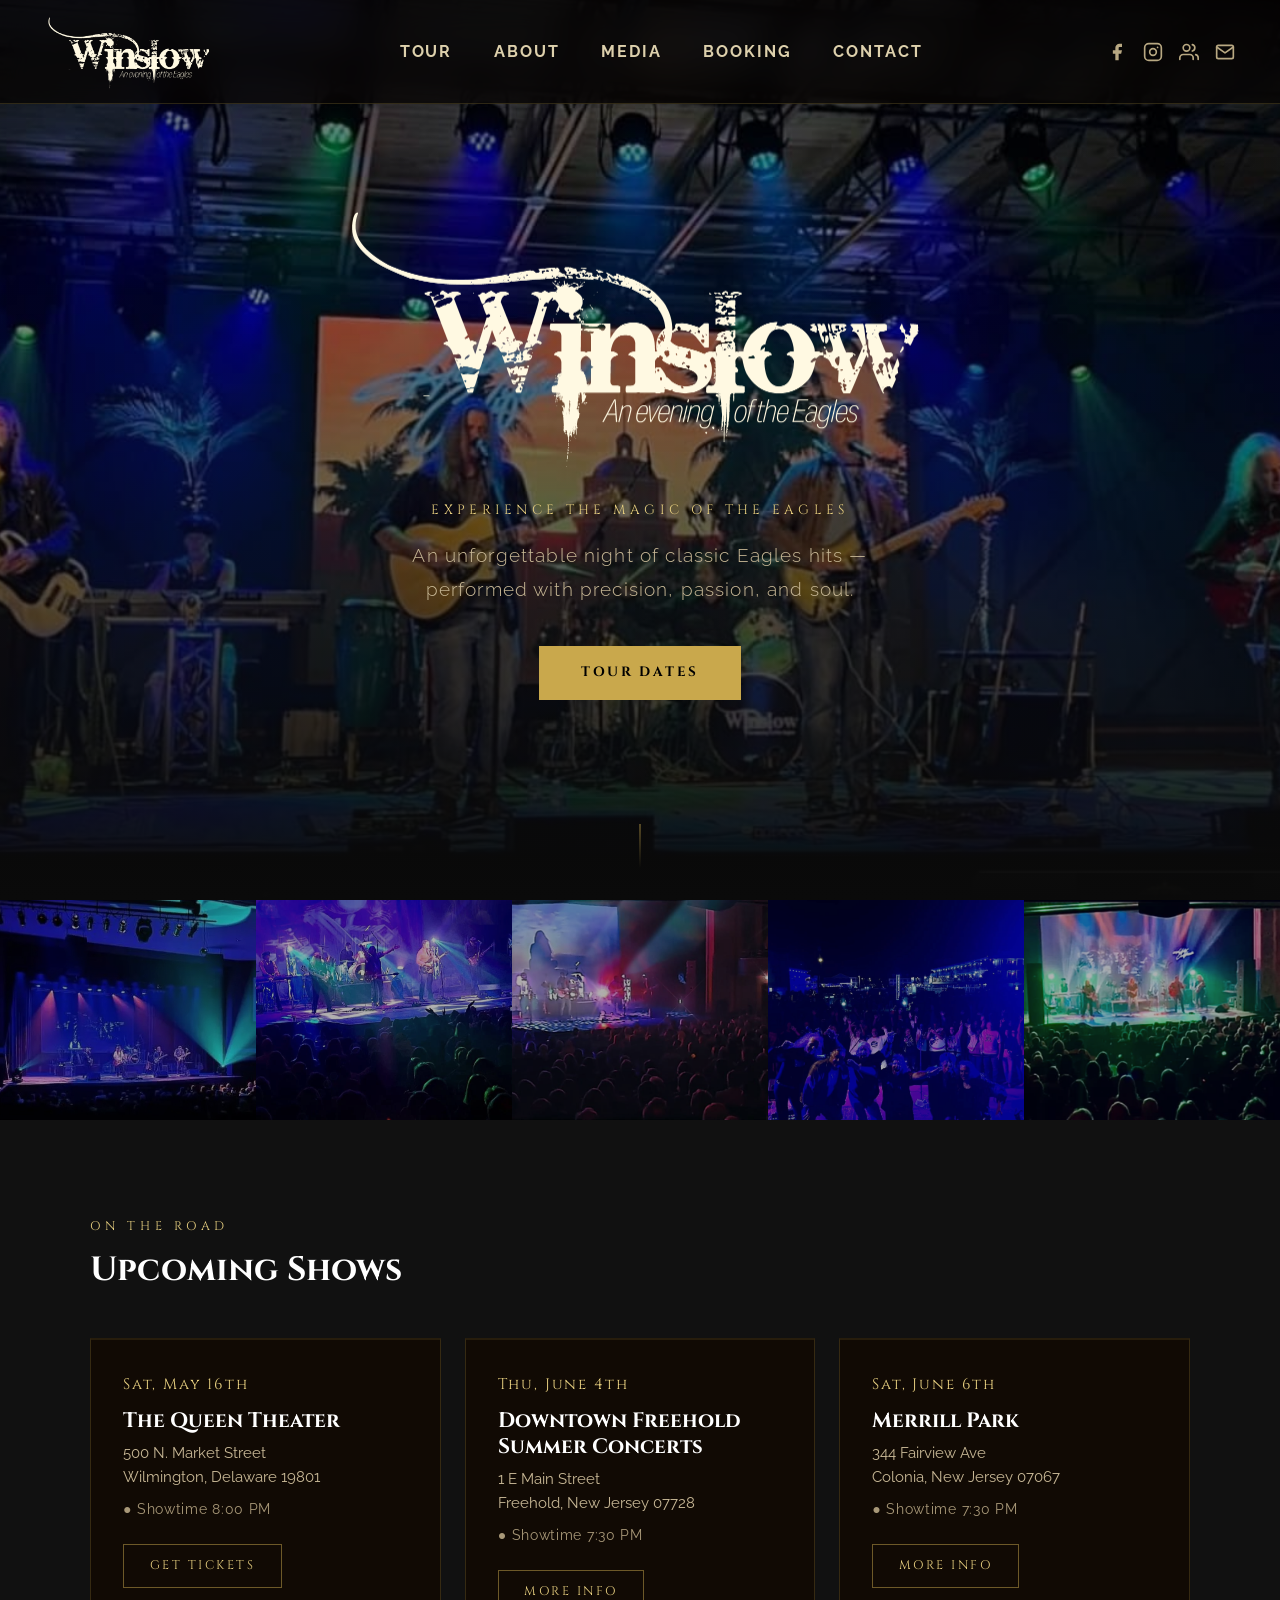
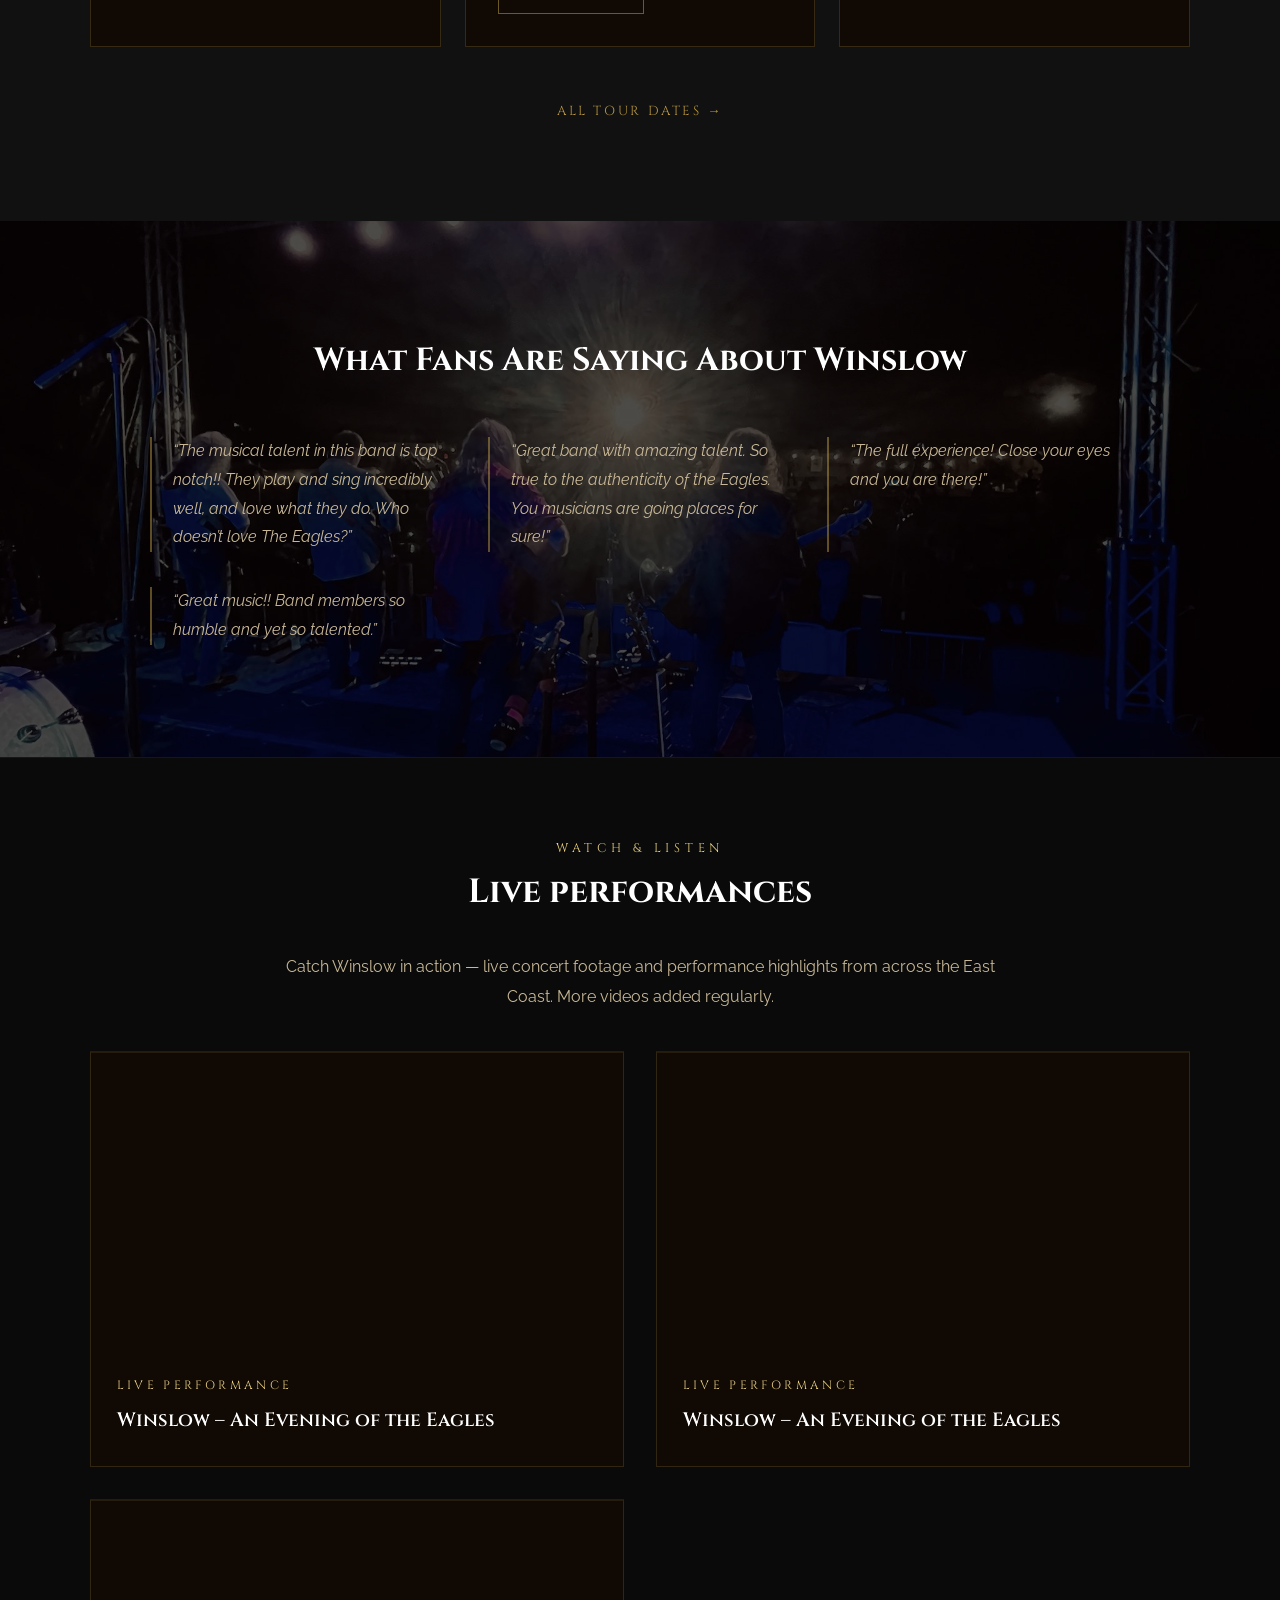
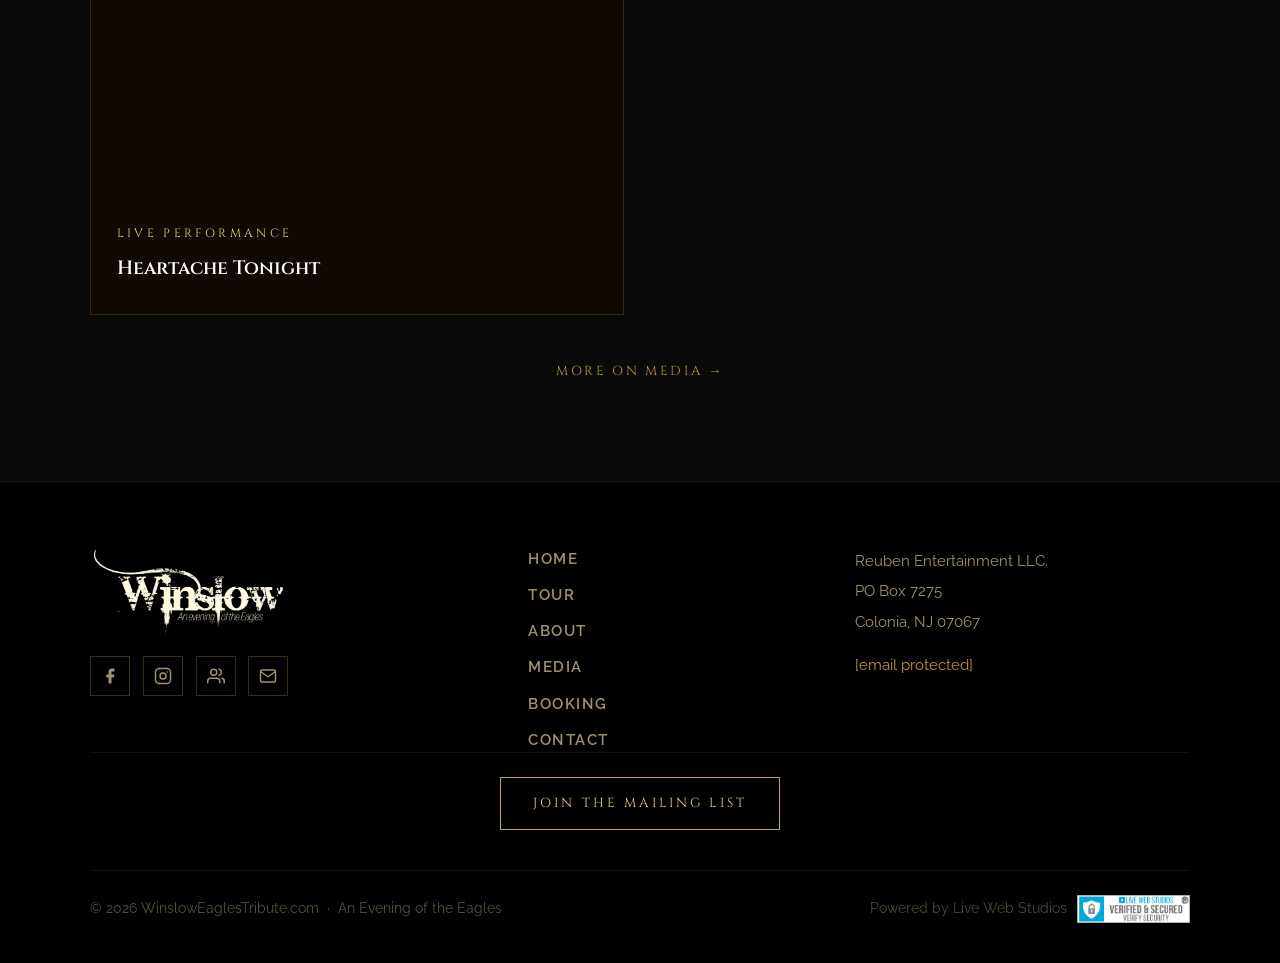
==== index.html @ f5e600e3 "Add Fans of Winslow Facebook link to header social icons Header nav-social was missing the Fans of W" ====
<!DOCTYPE html>
<html lang="en">
<head>
<meta charset="UTF-8">
<link rel="icon" href="images/favicon.jpg" type="image/jpeg"><meta name="viewport" content="width=device-width,initial-scale=1.0">
<title>Winslow – An Evening of the Eagles | East Coast's Greatest Eagles Tribute Band</title>
<meta name="description" content="Winslow: An Evening of the Eagles — the East Coast's premier Eagles tribute band. Tour dates, videos, and booking.">
<meta property="og:title" content="Winslow – An Evening of the Eagles | East Coast's Greatest Eagles Tribute Band">
<meta property="og:description" content="Winslow: An Evening of the Eagles — the East Coast's premier Eagles tribute band. Tour dates, videos, and booking.">
<meta property="og:type" content="website">
<meta property="og:url" content="https://winsloweaglestribute.com/">

<link rel="preconnect" href="https://fonts.googleapis.com">
<link rel="preconnect" href="https://fonts.gstatic.com" crossorigin>
<link href="https://fonts.googleapis.com/css2?family=Cinzel:wght@400;600;700&family=Raleway:wght@300;400;500;600;700&display=swap" rel="stylesheet">
<link rel="stylesheet" href="css/style.css">

<script src="https://identity.netlify.com/v1/netlify-identity-widget.js"></script>

</head>
<script type="application/ld+json">{"@context":"https://schema.org","@type":"MusicGroup","name":"Winslow – An Evening of the Eagles","genre":"Rock","url":"https://winsloweaglestribute.com","sameAs":["https://www.facebook.com/WinslowEaglestribute","https://www.instagram.com/winsloweaglestribute/"]}</script>
<body>
<nav class="nav" id="mainNav" aria-label="Main navigation">
  <div class="nav-logo"><a href="index.html"><img src="images/logo.png" alt="Winslow – An Evening of the Eagles" width="180" height="76"></a></div>
  <div class="nav-links"><a href="tour.html">Tour</a><a href="about.html">About</a><a href="media.html">Media</a><a href="booking.html">Booking</a><a href="contact.html">Contact</a></div>
  <div class="nav-social">
    <a href="https://www.facebook.com/WinslowEaglestribute" target="_blank" rel="noopener" aria-label="Facebook"><svg viewBox="0 0 24 24" fill="currentColor"><path d="M18 2h-3a5 5 0 0 0-5 5v3H7v4h3v8h4v-8h3l1-4h-4V7a1 1 0 0 1 1-1h3z"/></svg></a>
    <a href="https://www.instagram.com/winsloweaglestribute/" target="_blank" rel="noopener" aria-label="Instagram"><svg viewBox="0 0 24 24" fill="none" stroke="currentColor" stroke-width="2" stroke-linecap="round" stroke-linejoin="round"><rect x="2" y="2" width="20" height="20" rx="5" ry="5"/><circle cx="12" cy="12" r="4"/><circle cx="17.5" cy="6.5" r="1" fill="currentColor" stroke="none"/></svg></a>
    <a href="https://www.facebook.com/FansofWinslow" target="_blank" rel="noopener" aria-label="Fans of Winslow"><svg viewBox="0 0 24 24" fill="none" stroke="currentColor" stroke-width="2" stroke-linecap="round" stroke-linejoin="round"><path d="M17 21v-2a4 4 0 0 0-4-4H5a4 4 0 0 0-4 4v2"/><circle cx="9" cy="7" r="4"/><path d="M23 21v-2a4 4 0 0 0-3-3.87"/><path d="M16 3.13a4 4 0 0 1 0 7.75"/></svg></a>
    <a href="/contact.html" aria-label="Email"><svg viewBox="0 0 24 24" fill="none" stroke="currentColor" stroke-width="2" stroke-linecap="round" stroke-linejoin="round"><path d="M4 4h16c1.1 0 2 .9 2 2v12c0 1.1-.9 2-2 2H4c-1.1 0-2-.9-2-2V6c0-1.1.9-2 2-2z"/><polyline points="22,6 12,13 2,6"/></svg></a>
  </div>
  <button class="nav-toggle" id="navToggle" aria-label="Toggle menu" aria-expanded="false"><span></span><span></span><span></span></button>
</nav>

<header class="hero" role="banner">
  <div class="hero-bg" role="img" aria-label="Winslow Eagles Tribute band with full crowd behind them at a packed indoor venue"></div>
  <div class="hero-overlay"></div>
  <div class="hero-content">
    <div class="hero-logo"><img src="images/logo.png" alt="Winslow – An Evening of the Eagles" width="600" height="255"></div>
    <p class="hero-eyebrow">Experience the Magic of the Eagles</p>
    <p class="hero-tagline">An unforgettable night of classic Eagles hits — performed with precision, passion, and soul.</p>
    <div class="hero-btns">
      <a href="tour.html" class="btn-primary">Tour Dates</a>
    </div>
  </div>
  <div class="hero-scroll" aria-hidden="true"><div class="hero-scroll-line"></div></div>
</header>

<div class="photo-strip" role="region" aria-label="Photo gallery — click any photo to enlarge">
  <div class="strip-slot" role="button" tabindex="0" aria-label="View photo: Winslow performing at large venue with teal screens"><img src="images/misc/strip1.jpg" alt="Winslow performing at large venue with teal screens" loading="lazy"><div class="strip-icon">&#x2315;</div></div><div class="strip-slot" role="button" tabindex="0" aria-label="View photo: Winslow on stage — crowd hands up, blue lights"><img src="images/misc/strip2.jpg" alt="Winslow on stage — crowd hands up, blue lights" loading="lazy"><div class="strip-icon">&#x2315;</div></div><div class="strip-slot" role="button" tabindex="0" aria-label="View photo: Full theater — sky backdrop, packed house"><img src="images/misc/strip3.jpg" alt="Full theater — sky backdrop, packed house" loading="lazy"><div class="strip-icon">&#x2315;</div></div><div class="strip-slot" role="button" tabindex="0" aria-label="View photo: Winslow outdoor night show — crowd arms raised"><img src="images/misc/strip4.jpg" alt="Winslow outdoor night show — crowd arms raised" loading="lazy"><div class="strip-icon">&#x2315;</div></div><div class="strip-slot" role="button" tabindex="0" aria-label="View photo: Winslow at Landis Theater — green lights, big crowd"><img src="images/misc/strip5.jpg" alt="Winslow at Landis Theater — green lights, big crowd" loading="lazy"><div class="strip-icon">&#x2315;</div></div>
</div>
<div class="lb" id="lb" role="dialog" aria-modal="true" aria-label="Photo lightbox">
  <button class="lb-x" id="lbX" aria-label="Close">&times;</button>
  <button class="lb-p" id="lbP" aria-label="Previous photo">&#8592;</button>
  <div class="lb-w"><img id="lbI" src="" alt=""><p class="lb-c" id="lbC"></p></div>
  <button class="lb-n" id="lbN" aria-label="Next photo">&#8594;</button>
</div>

<section class="shows-section" aria-labelledby="shows-h">
  <div class="shows-header">
    <div><span class="section-eyebrow">On the Road</span><h2 class="section-title" id="shows-h">Upcoming Shows</h2></div>
  </div>
  <div class="shows-grid" data-max="3"></div>
  <div class="shows-footer"><a href="tour.html" class="all-dates-link">All Tour Dates &rarr;</a></div>
</section>

<section class="quotes-section" aria-labelledby="q-h">
  <div class="quotes-bg" role="img" aria-label="Winslow Eagles Tribute performing on outdoor stage backlit by spotlight"></div>
  <div class="quotes-inner">
    <h2 class="quotes-title" id="q-h">What Fans Are Saying About Winslow</h2>
    <div class="fan-quotes-grid">
      <blockquote class="fan-quote"><p>&ldquo;The musical talent in this band is top notch!! They play and sing incredibly well, and love what they do. Who doesn&rsquo;t love The Eagles?&rdquo;</p></blockquote>
      <blockquote class="fan-quote"><p>&ldquo;Great band with amazing talent. So true to the authenticity of the Eagles. You musicians are going places for sure!&rdquo;</p></blockquote>
      <blockquote class="fan-quote"><p>&ldquo;The full experience! Close your eyes and you are there!&rdquo;</p></blockquote>
      <blockquote class="fan-quote"><p>&ldquo;Great music!! Band members so humble and yet so talented.&rdquo;</p></blockquote>
    </div>
  </div>
</section>

<section class="media-section" aria-labelledby="home-videos-h">
  <div class="media-inner">
    <div class="home-videos-head">
      <span class="section-eyebrow">Watch &amp; Listen</span>
      <h2 class="section-title" id="home-videos-h">Live performances</h2>
    </div>
    <p class="media-intro">Catch Winslow in action — live concert footage and performance highlights from across the East Coast. More videos added regularly.</p>
    <div class="video-grid">
      <article class="video-card">
        <div class="video-embed"><iframe src="https://player.vimeo.com/video/1152415510?title=0&byline=0&portrait=0&color=c9a84c" allow="autoplay; fullscreen; picture-in-picture" allowfullscreen title="Winslow Eagles Tribute Live Performance"></iframe></div>
        <div class="video-info"><span class="video-label">Live Performance</span><h3 class="video-title">Winslow – An Evening of the Eagles</h3></div>
      </article>
      <article class="video-card">
        <div class="video-embed"><iframe src="https://player.vimeo.com/video/1111446333?title=0&byline=0&portrait=0&color=c9a84c" allow="autoplay; fullscreen; picture-in-picture" allowfullscreen title="Winslow Eagles Tribute Live Performance 2"></iframe></div>
        <div class="video-info"><span class="video-label">Live Performance</span><h3 class="video-title">Winslow – An Evening of the Eagles</h3></div>
      </article>
      <article class="video-card">
        <div class="video-embed"><iframe src="https://player.vimeo.com/video/1044688474?title=0&byline=0&portrait=0&color=c9a84c" allow="autoplay; fullscreen; picture-in-picture" allowfullscreen title="Heartache Tonight — Winslow live"></iframe></div>
        <div class="video-info"><span class="video-label">Live Performance</span><h3 class="video-title">Heartache Tonight</h3></div>
      </article>
    </div>
    <div class="shows-footer"><a href="media.html" class="all-dates-link">More on Media &rarr;</a></div>
  </div>
</section>

<footer>
  <div class="footer-inner">
    <div>
      <div class="footer-logo"><img src="images/logo.png" alt="Winslow – An Evening of the Eagles" width="200" loading="lazy"></div>
      <div class="footer-social">
        <a href="https://www.facebook.com/WinslowEaglestribute" target="_blank" rel="noopener" aria-label="Facebook"><svg viewBox="0 0 24 24" fill="currentColor"><path d="M18 2h-3a5 5 0 0 0-5 5v3H7v4h3v8h4v-8h3l1-4h-4V7a1 1 0 0 1 1-1h3z"/></svg></a>
        <a href="https://www.instagram.com/winsloweaglestribute/" target="_blank" rel="noopener" aria-label="Instagram"><svg viewBox="0 0 24 24" fill="none" stroke="currentColor" stroke-width="2" stroke-linecap="round" stroke-linejoin="round"><rect x="2" y="2" width="20" height="20" rx="5" ry="5"/><circle cx="12" cy="12" r="4"/><circle cx="17.5" cy="6.5" r="1" fill="currentColor" stroke="none"/></svg></a>
        <a href="https://www.facebook.com/FansofWinslow" target="_blank" rel="noopener" aria-label="Fans of Winslow"><svg viewBox="0 0 24 24" fill="none" stroke="currentColor" stroke-width="2" stroke-linecap="round" stroke-linejoin="round"><path d="M17 21v-2a4 4 0 0 0-4-4H5a4 4 0 0 0-4 4v2"/><circle cx="9" cy="7" r="4"/><path d="M23 21v-2a4 4 0 0 0-3-3.87"/><path d="M16 3.13a4 4 0 0 1 0 7.75"/></svg></a>
        <a href="/cdn-cgi/l/email-protection#fa9895959193949dba8d93948996958d9f9b9d969f898e8893988f8e9fd4999597" aria-label="Email"><svg viewBox="0 0 24 24" fill="none" stroke="currentColor" stroke-width="2" stroke-linecap="round" stroke-linejoin="round"><path d="M4 4h16c1.1 0 2 .9 2 2v12c0 1.1-.9 2-2 2H4c-1.1 0-2-.9-2-2V6c0-1.1.9-2 2-2z"/><polyline points="22,6 12,13 2,6"/></svg></a>
      </div>
    </div>
    <nav class="footer-nav" aria-label="Footer navigation">
      <a href="index.html">Home</a><a href="tour.html">Tour</a><a href="about.html">About</a>
      <a href="media.html">Media</a><a href="booking.html">Booking</a><a href="contact.html">Contact</a>
    </nav>
    <div class="footer-contact">
      <p>Reuben Entertainment LLC.<br>PO Box 7275<br>Colonia, NJ 07067</p>
      <p style="margin-top:.8rem"><a href="/cdn-cgi/l/email-protection#7d1f12121614131a3d0a14130e11120a181c1a11180e090f141f080918531e1210"><span class="__cf_email__" data-cfemail="cdafa2a2a6a4a3aa8dbaa4a3bea1a2baa8acaaa1a8beb9bfa4afb8b9a8e3aea2a0">[email&#160;protected]</span></a></p>
    </div>
  </div>
  <div class="footer-mailing">
    <a href="/mailinglist/" class="footer-mailing-link">Join the Mailing List</a>
  </div>
  <div class="footer-bottom">
    <span>&copy; 2026 WinslowEaglesTribute.com &nbsp;&middot;&nbsp; An Evening of the Eagles</span>
    <span class="footer-poweredby"><a href="https://livewebstudios.com" target="_blank" rel="noopener">Powered by Live Web Studios</a><a href="https://livewebstudios.com" target="_blank" rel="noopener" aria-label="Verified Secured"><img src="images/verifiedsecured.png" alt="Verified Secured" loading="lazy"></a></span>
  </div>
</footer>
<script data-cfasync="false" src="/cdn-cgi/scripts/5c5dd728/cloudflare-static/email-decode.min.js"></script><script src="js/shows.js"></script><script src="jsmain/main.js"></script>
<style>
  .hero{position:relative;height:100vh;min-height:640px;display:flex;align-items:center;justify-content:center;overflow:hidden}
  .hero-bg{position:absolute;inset:0;background-image:url("images/hero/home-hero-new.jpg");background-size:cover;background-position:center 35%;filter:brightness(.58)}
  .hero-overlay{position:absolute;inset:0;background:linear-gradient(to bottom,rgba(0,0,0,.2) 0%,rgba(0,0,0,0) 30%,rgba(10,10,10,.6) 78%,var(--black) 100%)}
  .hero-content{position:relative;text-align:center;padding:0 1.5rem;max-width:980px}
  .hero-logo{margin:0 auto 2rem;width:600px;max-width:90vw}
  .hero-logo img{width:100%;height:auto}
  .hero-eyebrow{font-family:'Cinzel',serif;font-size:.84rem;letter-spacing:.32em;color:var(--gold-light);margin-bottom:1rem;text-transform:uppercase}
  .hero-tagline{font-size:1.2rem;font-weight:300;letter-spacing:.06em;color:var(--text-mid);margin:0 auto 2.5rem;max-width:500px}
  .hero-btns{display:flex;gap:1rem;justify-content:center;flex-wrap:wrap}
  .hero-scroll{position:absolute;bottom:2rem;left:50%;transform:translateX(-50%);display:flex;flex-direction:column;align-items:center;gap:.4rem}
  .hero-scroll-line{width:1px;height:44px;background:linear-gradient(to bottom,rgba(201,168,76,.8),transparent);animation:sp 1.9s ease-in-out infinite}
  @keyframes sp{0%,100%{opacity:.2}50%{opacity:1}}
  .photo-strip{display:flex;height:220px;overflow:hidden}
  .strip-slot{flex:1;overflow:hidden;position:relative;cursor:pointer}
  .strip-slot img{width:100%;height:100%;object-fit:cover;transition:transform .4s,filter .4s;filter:brightness(.7) saturate(.8)}
  .strip-icon{position:absolute;inset:0;display:flex;align-items:center;justify-content:center;font-size:1.8rem;color:rgba(255,255,255,0);background:rgba(0,0,0,0);transition:color .3s,background .3s}
  .strip-slot:hover img{transform:scale(1.07);filter:brightness(1) saturate(1.1)}
  .strip-slot:hover .strip-icon{color:rgba(255,255,255,.85);background:rgba(0,0,0,.28)}
  .shows-section{background:var(--dark);padding:6rem 2rem}
  .shows-header{max-width:1100px;margin:0 auto 3rem;display:flex;align-items:flex-end;justify-content:space-between;gap:1rem;flex-wrap:wrap}
  .shows-grid{max-width:1100px;margin:0 auto;display:grid;grid-template-columns:repeat(auto-fit,minmax(290px,1fr));gap:1.5rem}
  .all-dates-link{font-family:'Cinzel',serif;font-size:.82rem;letter-spacing:.2em;color:var(--gold-dim);text-transform:uppercase;transition:color .2s;white-space:nowrap}
  .all-dates-link:hover{color:var(--gold-light)}
  .quotes-section{position:relative;padding:7rem 2rem;overflow:hidden}
  .quotes-bg{position:absolute;inset:0;background-image:url("images/misc/quotes-bg.jpg");background-size:cover;background-position:center;filter:brightness(.32) saturate(.6)}
  .quotes-inner{position:relative;max-width:980px;margin:0 auto;text-align:center}
  .quotes-title{font-family:'Cinzel',serif;font-size:2rem;font-weight:700;color:#fff;margin-bottom:3rem}
  .fan-quotes-grid{display:grid;grid-template-columns:repeat(auto-fit,minmax(240px,1fr));gap:2.2rem;text-align:left}
  .fan-quote{border-left:2px solid rgba(201,168,76,.45);padding-left:1.3rem}
  .fan-quote p{font-size:1rem;font-style:italic;color:var(--text-mid);line-height:1.8}
  .shows-footer{max-width:1100px;margin:3rem auto 0;text-align:center}
  .media-section{padding:5rem 2rem 6rem;background:var(--black);border-top:1px solid rgba(201,168,76,.08)}
  .media-inner{max-width:1100px;margin:0 auto}
  .home-videos-head{text-align:center;margin-bottom:2.5rem}
  .media-intro{color:var(--text-mid);line-height:1.85;font-size:1rem;text-align:center;max-width:720px;margin:0 auto 2.5rem}
  .video-grid{display:grid;grid-template-columns:repeat(auto-fit,minmax(420px,1fr));gap:2rem}
  .media-section .shows-footer{margin-top:2.5rem}
  .no-shows{font-family:'Cinzel',serif;font-size:1rem;color:var(--text-muted);padding:3rem 2rem;text-align:center;grid-column:1/-1}
</style>
</body>
</html>
---- css/style.css ----
/* ============================================================
   Winslow – An Evening of the Eagles
   style.css  |  Live Web Studios  |  2026
   ============================================================ */

/* ── Reset & Root ── */
*, *::before, *::after { box-sizing: border-box; margin: 0; padding: 0; }

:root {
  --gold:        #c9a84c;
  --gold-light:  #e8d080;
  --gold-bright: #f0d860;
  --gold-dim:    #b8963e;
  --gold-dark:   #9a7a30;
  --black:       #0a0a0a;
  --dark:        #111111;
  --text:        #f0e6d0;
  --text-mid:    #c8b896;
  --text-muted:  #a89878;
  --card-bg:     rgba(18, 10, 4, 0.94);
  --nav-h:       104px;
}

html  { scroll-behavior: smooth; overflow-x: hidden; }
body  { background: var(--black); color: var(--text); font-family: 'Raleway', sans-serif; font-size: 17px; font-weight: 400; line-height: 1.75; overflow-x: hidden; }
img   { display: block; max-width: 100%; }
a     { color: inherit; text-decoration: none; }


/* ============================================================
   NAVIGATION
   ============================================================ */
.nav {
  position: fixed; top: 0; left: 0; right: 0; z-index: 100;
  display: flex; align-items: center; justify-content: space-between;
  padding: 0 2.8rem;
  height: var(--nav-h);
  background: rgba(6, 4, 2, 0.74);
  backdrop-filter: blur(14px);
  -webkit-backdrop-filter: blur(14px);
  border-bottom: 1px solid rgba(201, 168, 76, 0.2);
  transition: background .3s;
}
.nav.scrolled { background: rgba(6, 4, 2, 0.95); }

.nav-logo img { height: 76px; width: auto; }

/* Sans-serif nav links with spotlight hover */
.nav-links { display: flex; align-items: center; gap: 2.4rem; }
.nav-links a {
  font-family: 'Raleway', sans-serif;
  font-size: 1rem; letter-spacing: .12em;
  color: #ddd0ac; font-weight: 700;
  text-transform: uppercase;
  position: relative; padding: .25rem .1rem;
  transition: color .2s;
}
/* Gold bar at bottom */
.nav-links a::before {
  content: ''; position: absolute; bottom: 0; left: -8%; right: -8%; height: 2px;
  background: linear-gradient(90deg, transparent 0%, var(--gold-bright) 30%, var(--gold-bright) 70%, transparent 100%);
  opacity: 0; transition: opacity .25s ease;
}
/* Upward radial bloom */
.nav-links a::after {
  content: ''; position: absolute; bottom: 0; left: -20%; right: -20%; height: 60px;
  background: radial-gradient(ellipse 80% 100% at 50% 100%, rgba(240,216,96,.18) 0%, rgba(201,168,76,.07) 50%, transparent 100%);
  opacity: 0; transition: opacity .28s ease; pointer-events: none;
}
.nav-links a:hover          { color: #f5e270; }
.nav-links a:hover::before,
.nav-links a:hover::after   { opacity: 1; }
.nav-links a.active         { color: var(--gold-light); }
.nav-links a.active::before { opacity: .5; }

.nav-social { display: flex; align-items: center; gap: 1rem; }
.nav-social a { color: #b8a882; transition: color .2s; display: flex; }
.nav-social a:hover { color: var(--gold-light); }
.nav-social svg { width: 20px; height: 20px; }

/* ── MOBILE HAMBURGER TOGGLE ── */
.nav-toggle { display: none; background: transparent; border: 0; outline: none; width: 44px; height: 44px; padding: 0; margin-left: .6rem; cursor: pointer; -webkit-appearance: none; appearance: none; box-sizing: border-box; }
.nav-toggle span { display: block !important; width: 28px; height: 3px; margin: 5px auto; background: #e8d080; border-radius: 2px; transition: transform .25s ease, opacity .2s ease; transform-origin: center; }
.nav-toggle.open span:nth-child(1) { transform: translateY(8px) rotate(45deg); }
.nav-toggle.open span:nth-child(2) { opacity: 0; }
.nav-toggle.open span:nth-child(3) { transform: translateY(-8px) rotate(-45deg); }


/* ============================================================
   BUTTONS
   ============================================================ */
.btn-primary {
  font-family: 'Cinzel', serif; font-size: .84rem; letter-spacing: .2em;
  padding: .95rem 2.6rem; background: var(--gold); color: #000;
  border: none; cursor: pointer; text-transform: uppercase;
  display: inline-block; font-weight: 700;
  transition: background .2s, transform .15s, box-shadow .2s;
}
.btn-primary:hover { background: var(--gold-light); transform: translateY(-2px); box-shadow: 0 8px 24px rgba(201,168,76,.3); }

.btn-outline {
  font-family: 'Cinzel', serif; font-size: .84rem; letter-spacing: .2em;
  padding: .95rem 2.6rem; background: transparent; color: #e0d0b0;
  border: 1px solid rgba(201,168,76,.55); cursor: pointer;
  text-transform: uppercase; display: inline-block;
  transition: border-color .2s, color .2s, transform .15s;
}
.btn-outline:hover { border-color: var(--gold-light); color: var(--gold-light); transform: translateY(-2px); }

.btn-primary:active,
.btn-outline:active,
.show-btn:active,
.footer-mailing-link:active {
  transform: translateY(0) scale(0.98);
}

.btn-primary:focus-visible,
.btn-outline:focus-visible,
.show-btn:focus-visible,
.nav-links a:focus-visible,
.footer-mailing-link:focus-visible,
.lb-x:focus-visible,
.lb-p:focus-visible,
.lb-n:focus-visible {
  outline: 3px solid rgba(240,216,96,.45);
  outline-offset: 4px;
}

@media (prefers-reduced-motion: reduce) {
  *, *::before, *::after {
    transition-duration: 0.01ms !important;
    animation-duration: 0.01ms !important;
    scroll-behavior: auto !important;
  }
}


/* ============================================================
   PAGE HERO (inner pages)
   ============================================================ */
.page-hero {
  position: relative; height: 360px;
  display: flex; align-items: flex-end; justify-content: flex-start;
  overflow: hidden; padding-bottom: 3rem;
}
.page-hero-bg {
  position: absolute; inset: 0;
  background-size: cover; background-position: center 35%;
  filter: brightness(.42);
}
.page-hero-overlay {
  position: absolute; inset: 0;
  background: linear-gradient(to bottom, rgba(0,0,0,.4) 0%, rgba(10,10,10,.8) 70%, var(--black) 100%);
}
.page-hero-content { position: relative; max-width: 1100px; width: 100%; margin: 0 auto; padding: 0 2rem; }
.page-eyebrow { font-family: 'Cinzel', serif; font-size: .75rem; letter-spacing: .38em; color: var(--gold-light); text-transform: uppercase; display: block; margin-bottom: .6rem; }
.page-title   { font-family: 'Cinzel', serif; font-size: 3rem; font-weight: 700; color: #fff; line-height: 1.1; }


/* ============================================================
   SECTION LABELS
   ============================================================ */
.section-eyebrow { font-family: 'Cinzel', serif; font-size: .78rem; letter-spacing: .38em; color: var(--gold-light); text-transform: uppercase; display: block; margin-bottom: .75rem; }
.section-title   { font-family: 'Cinzel', serif; font-size: 2.1rem; font-weight: 700; color: #fff; line-height: 1.2; }


/* ============================================================
   SHOW CARDS  (Home + Tour)
   ============================================================ */
.show-card {
  background: var(--card-bg);
  border: 1px solid rgba(201,168,76,.2);
  border-top: 2px solid rgba(201,168,76,.12);
  padding: 2rem; position: relative; overflow: hidden;
  transition: border-color .3s, border-top-color .3s, box-shadow .35s, transform .25s, background .3s;
}
/* Gold top bar */
.show-card::before {
  content: ''; position: absolute; top: 0; left: 0; right: 0; height: 3px;
  background: linear-gradient(90deg, transparent 0%, var(--gold-bright) 30%, var(--gold-bright) 70%, transparent 100%);
  opacity: 0; transition: opacity .3s;
}
/* Downward bloom */
.show-card::after {
  content: ''; position: absolute; top: 0; left: -10%; right: -10%; height: 160px;
  background: radial-gradient(ellipse 80% 100% at 50% 0%, rgba(240,216,96,.13) 0%, rgba(201,168,76,.06) 45%, transparent 100%);
  opacity: 0; transition: opacity .35s; pointer-events: none;
}
.show-card:hover {
  border-color: rgba(201,168,76,.55);
  border-top-color: rgba(240,216,96,.8);
  transform: translateY(-4px);
  background: rgba(28,16,6,.97);
  box-shadow: 0 16px 40px rgba(0,0,0,.6), 0 -4px 20px rgba(201,168,76,.12), 0 4px 24px rgba(201,168,76,.1);
}
.show-card:hover::before,
.show-card:hover::after { opacity: 1; }

.show-date  { font-family: 'Cinzel', serif; font-size: .95rem; letter-spacing: .12em; color: var(--gold-light); margin-bottom: .55rem; }
.show-venue { font-family: 'Cinzel', serif; font-size: 1.3rem; font-weight: 700; color: #fff; margin-bottom: .45rem; line-height: 1.25; }
.show-addr  { font-size: .95rem; color: var(--text-mid); line-height: 1.6; margin-bottom: .45rem; }
.show-time  { font-size: .88rem; color: var(--text-muted); letter-spacing: .05em; margin-bottom: 1.4rem; }
.show-btn {
  display: inline-block; font-family: 'Cinzel', serif; font-size: .78rem;
  letter-spacing: .2em; text-transform: uppercase; padding: .65rem 1.6rem;
  border: 1px solid rgba(201,168,76,.5); color: var(--gold-light);
  transition: background .22s, color .22s, border-color .22s, box-shadow .22s;
}
.show-btn:hover { background: var(--gold); color: #000; border-color: var(--gold); box-shadow: 0 0 14px rgba(201,168,76,.35); }


/* ============================================================
   VIDEO CARDS  (Media + Booking/EPK)
   ============================================================ */
.video-card {
  background: rgba(18,10,4,.85);
  border: 1px solid rgba(201,168,76,.18);
  border-top: 2px solid rgba(201,168,76,.12);
  overflow: hidden; position: relative;
  transition: border-color .3s, box-shadow .35s, transform .25s;
}
.video-card::before {
  content: ''; position: absolute; top: 0; left: 0; right: 0; height: 3px; z-index: 1;
  background: linear-gradient(90deg, transparent 0%, var(--gold-bright) 30%, var(--gold-bright) 70%, transparent 100%);
  opacity: 0; transition: opacity .3s;
}
.video-card:hover { border-color: rgba(201,168,76,.55); border-top-color: rgba(240,216,96,.8); transform: translateY(-4px); box-shadow: 0 16px 40px rgba(0,0,0,.6), 0 -4px 20px rgba(201,168,76,.1); }
.video-card:hover::before { opacity: 1; }
.video-embed { position: relative; padding-bottom: 56.25%; height: 0; overflow: hidden; }
.video-embed iframe { position: absolute; top: 0; left: 0; width: 100%; height: 100%; border: none; }
.video-info  { padding: 1.4rem 1.6rem 1.8rem; }
.video-label { font-family: 'Cinzel', serif; font-size: .75rem; letter-spacing: .28em; color: var(--gold-light); text-transform: uppercase; display: block; margin-bottom: .5rem; }
.video-title { font-family: 'Cinzel', serif; font-size: 1.2rem; font-weight: 600; color: #fff; }


/* ============================================================
   LIGHTBOX
   ============================================================ */
.lb {
  position: fixed; inset: 0; z-index: 999;
  display: flex; align-items: center; justify-content: center; flex-direction: column;
  background: rgba(0,0,0,.93);
  opacity: 0; visibility: hidden; pointer-events: none;
  transition: opacity .28s ease, visibility .28s ease;
}
.lb.open {
  opacity: 1; visibility: visible; pointer-events: auto;
}
.lb-w {
  position: relative; max-width: 92vw; max-height: 82vh; text-align: center;
  transform: scale(0.88) translateY(24px);
  opacity: 0;
  transition: transform .42s cubic-bezier(0.34,1.4,0.64,1), opacity .28s ease;
}
.lb.open .lb-w {
  transform: scale(1) translateY(0);
  opacity: 1;
}
.lb-w img { max-width: 100%; max-height: 80vh; object-fit: contain; display: block; margin: 0 auto; box-shadow: 0 0 60px rgba(0,0,0,.8); }
.lb-c    { font-family: 'Cinzel', serif; font-size: .75rem; letter-spacing: .15em; color: var(--text-muted); margin-top: .8rem; }
.lb-x    { position: fixed; top: 1.5rem; right: 2rem; font-size: 2.2rem; color: rgba(255,255,255,.7); cursor: pointer; background: none; border: none; line-height: 1; transition: color .2s; }
.lb-x:hover { color: #fff; }
.lb-p, .lb-n { position: fixed; top: 50%; transform: translateY(-50%); font-size: 2.6rem; color: rgba(255,255,255,.55); cursor: pointer; background: none; border: none; padding: .5rem 1rem; line-height: 1; transition: color .2s; }
.lb-p { left: .5rem; }
.lb-n { right: .5rem; }
.lb-p:hover, .lb-n:hover { color: var(--gold-light); }


/* ============================================================
   FOOTER
   ============================================================ */
footer { background: #000; padding: 4rem 2rem 2.5rem; border-top: 1px solid rgba(201,168,76,.12); }
.footer-inner { max-width: 1100px; margin: 0 auto; display: grid; grid-template-columns: 1.4fr 1fr 1.2fr; gap: 3rem; align-items: start; }
.footer-logo img { width: 200px; height: auto; margin-bottom: 1.2rem; }
.footer-nav { display: flex; flex-direction: column; gap: .65rem; }
.footer-nav a { font-family: 'Raleway', sans-serif; font-size: .92rem; letter-spacing: .1em; color: #a09070; transition: color .2s; text-transform: uppercase; font-weight: 600; }
.footer-nav a:hover { color: var(--gold-light); }
.footer-contact p { font-size: .95rem; color: #a09070; line-height: 2; }
.footer-contact a { color: var(--gold-dim); transition: color .2s; }
.footer-contact a:hover { color: var(--gold-light); }
.footer-social { display: flex; gap: .8rem; margin-top: 1.3rem; }
.footer-social a { width: 40px; height: 40px; border: 1px solid rgba(201,168,76,.28); display: flex; align-items: center; justify-content: center; color: #a09070; transition: border-color .2s, color .2s, box-shadow .2s; }
.footer-social a:hover { border-color: var(--gold); color: var(--gold-light); box-shadow: 0 0 12px rgba(201,168,76,.25); }
.footer-social svg { width: 18px; height: 18px; }
.footer-bottom { max-width: 1100px; margin: 2.5rem auto 0; padding-top: 1.5rem; border-top: 1px solid rgba(255,255,255,.07); display: flex; justify-content: space-between; align-items: center; font-size: .85rem; color: rgba(160,144,112,.55); flex-wrap: wrap; gap: .5rem; }
.footer-bottom a { color: rgba(160,144,112,.5); transition: color .2s; }
.footer-bottom a:hover { color: var(--gold-dim); }


/* ============================================================
   FORMS  (Contact + Booking)
   ============================================================ */
.fg { margin-bottom: 1.3rem; }
.fg label { font-family: 'Cinzel', serif; font-size: .7rem; letter-spacing: .25em; color: var(--gold-dim); text-transform: uppercase; display: block; margin-bottom: .45rem; }
.fg input,
.fg textarea,
.fg select {
  width: 100%; background: rgba(255,255,255,.04);
  border: 1px solid rgba(201,168,76,.22);
  color: var(--text); font-family: 'Raleway', sans-serif;
  font-size: 1rem; padding: .8rem 1rem; outline: none;
  transition: border-color .2s, background .2s;
  -webkit-appearance: none;
}
.fg input:focus,
.fg textarea:focus,
.fg select:focus { border-color: rgba(201,168,76,.6); background: rgba(255,255,255,.07); }
.fg textarea { resize: vertical; min-height: 130px; }
.fg select option { background: #111; color: var(--text); }
.form-row { display: grid; grid-template-columns: 1fr 1fr; gap: 1.2rem; }
.form-note { font-size: .85rem; color: var(--text-muted); margin-top: 1rem; }
.form-note a { color: var(--gold-dim); }
.form-note a:hover { color: var(--gold-light); }


/* ============================================================
   RESPONSIVE
   ============================================================ */
@media (max-width: 900px) {
  :root { --nav-h: 76px; }
  .nav { padding: 0 1.2rem; }
  .nav-logo { flex: 0 1 auto; min-width: 0; }
  .nav-logo img { height: 54px; width: auto; max-width: 56vw; }
  .nav { padding: 0 1rem; }
  .nav-toggle { display: block; }
  .nav-links {
    display: none;
    position: absolute; top: 100%; left: 0; right: 0;
    flex-direction: column; gap: 0;
    background: rgba(6,4,2,.97);
    backdrop-filter: blur(14px); -webkit-backdrop-filter: blur(14px);
    border-bottom: 1px solid rgba(201,168,76,.25);
    padding: .4rem 0;
  }
  .nav-links.open { display: flex; }
  .nav-links a {
    padding: 1rem 1.4rem;
    border-bottom: 1px solid rgba(201,168,76,.08);
    font-size: .95rem;
  }
  .nav-links a:last-child { border-bottom: 0; }
  .nav-social { gap: .6rem; }
  .nav-social svg { width: 18px; height: 18px; }
  .footer-inner { grid-template-columns: 1fr; gap: 2rem; }
  .page-title { font-size: 2rem; }
  .section-title { font-size: 1.6rem; }
  .form-row { grid-template-columns: 1fr; }
}

@media (max-width: 768px) {
  .photo-strip { height: 130px !important; }
}

/* ── MAILING LIST FOOTER CTA ── */
.footer-mailing{max-width:1100px;margin:0 auto;padding:1.5rem 0 0;text-align:center;border-top:1px solid rgba(201,168,76,.1)}
.footer-mailing-link{display:inline-block;font-family:'Cinzel',serif;font-size:.82rem;letter-spacing:.24em;text-transform:uppercase;color:var(--gold-light);background:transparent;border:1px solid var(--gold);padding:.85rem 2rem;transition:background .25s,color .25s,box-shadow .25s}
.footer-mailing-link:hover{background:var(--gold);color:var(--black);box-shadow:0 0 14px rgba(201,168,76,.35)}

/* ── FOOTER POWERED BY / VERIFIED BADGE ── */
.footer-poweredby{display:inline-flex;align-items:center;gap:.6rem}
.footer-poweredby img{height:28px;width:auto;display:inline-block;vertical-align:middle}
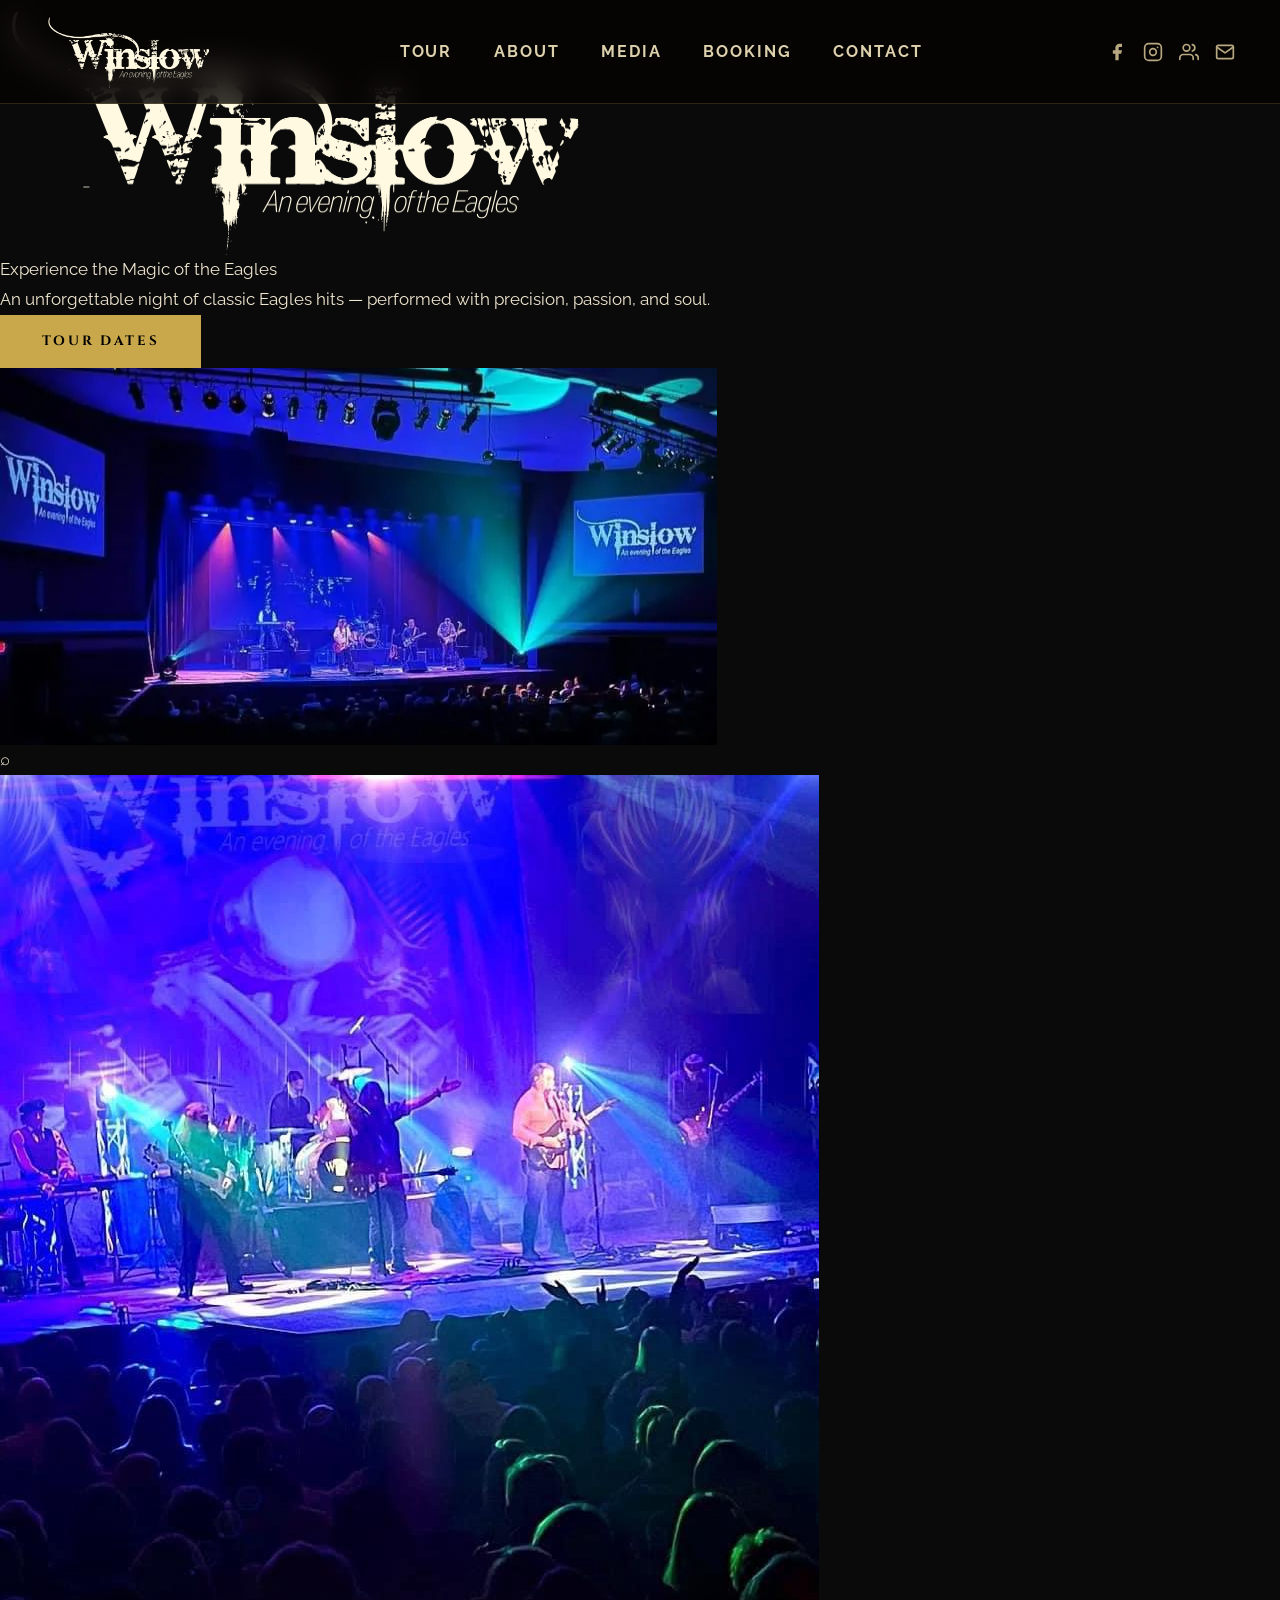
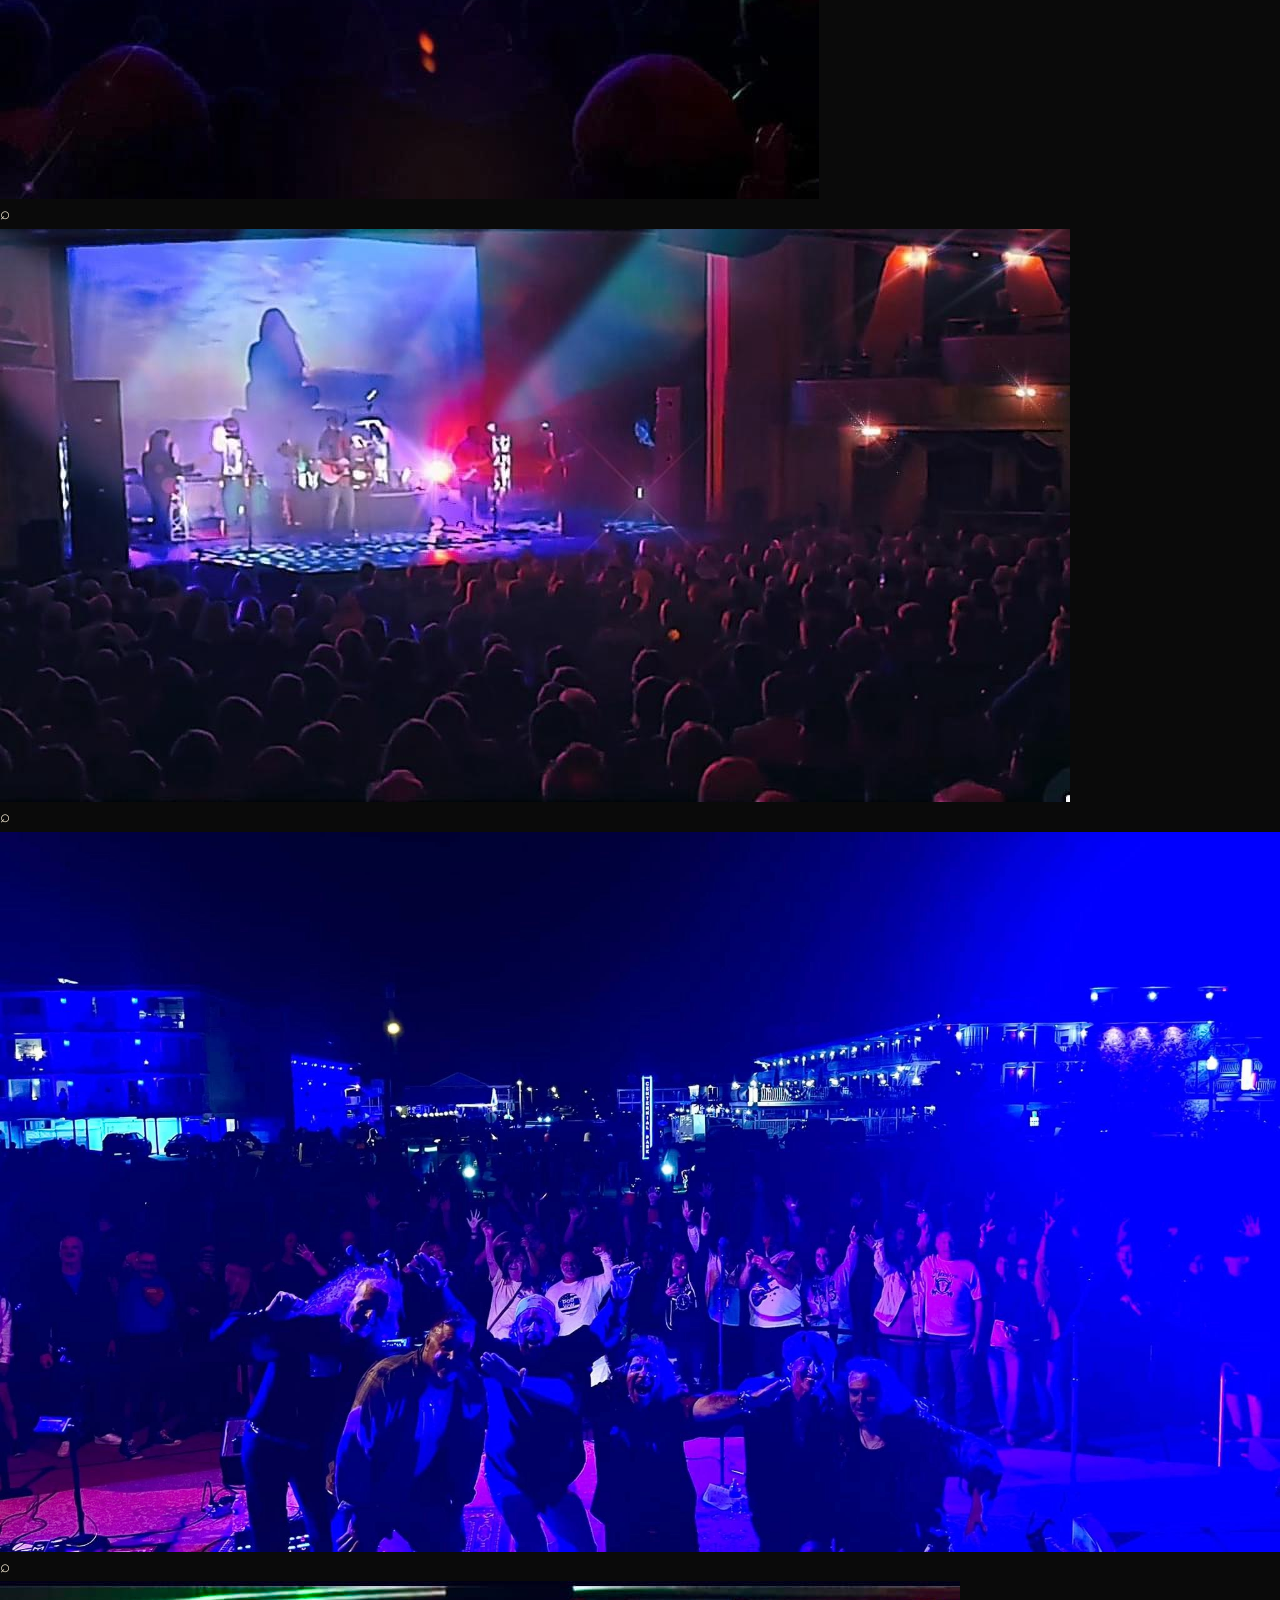
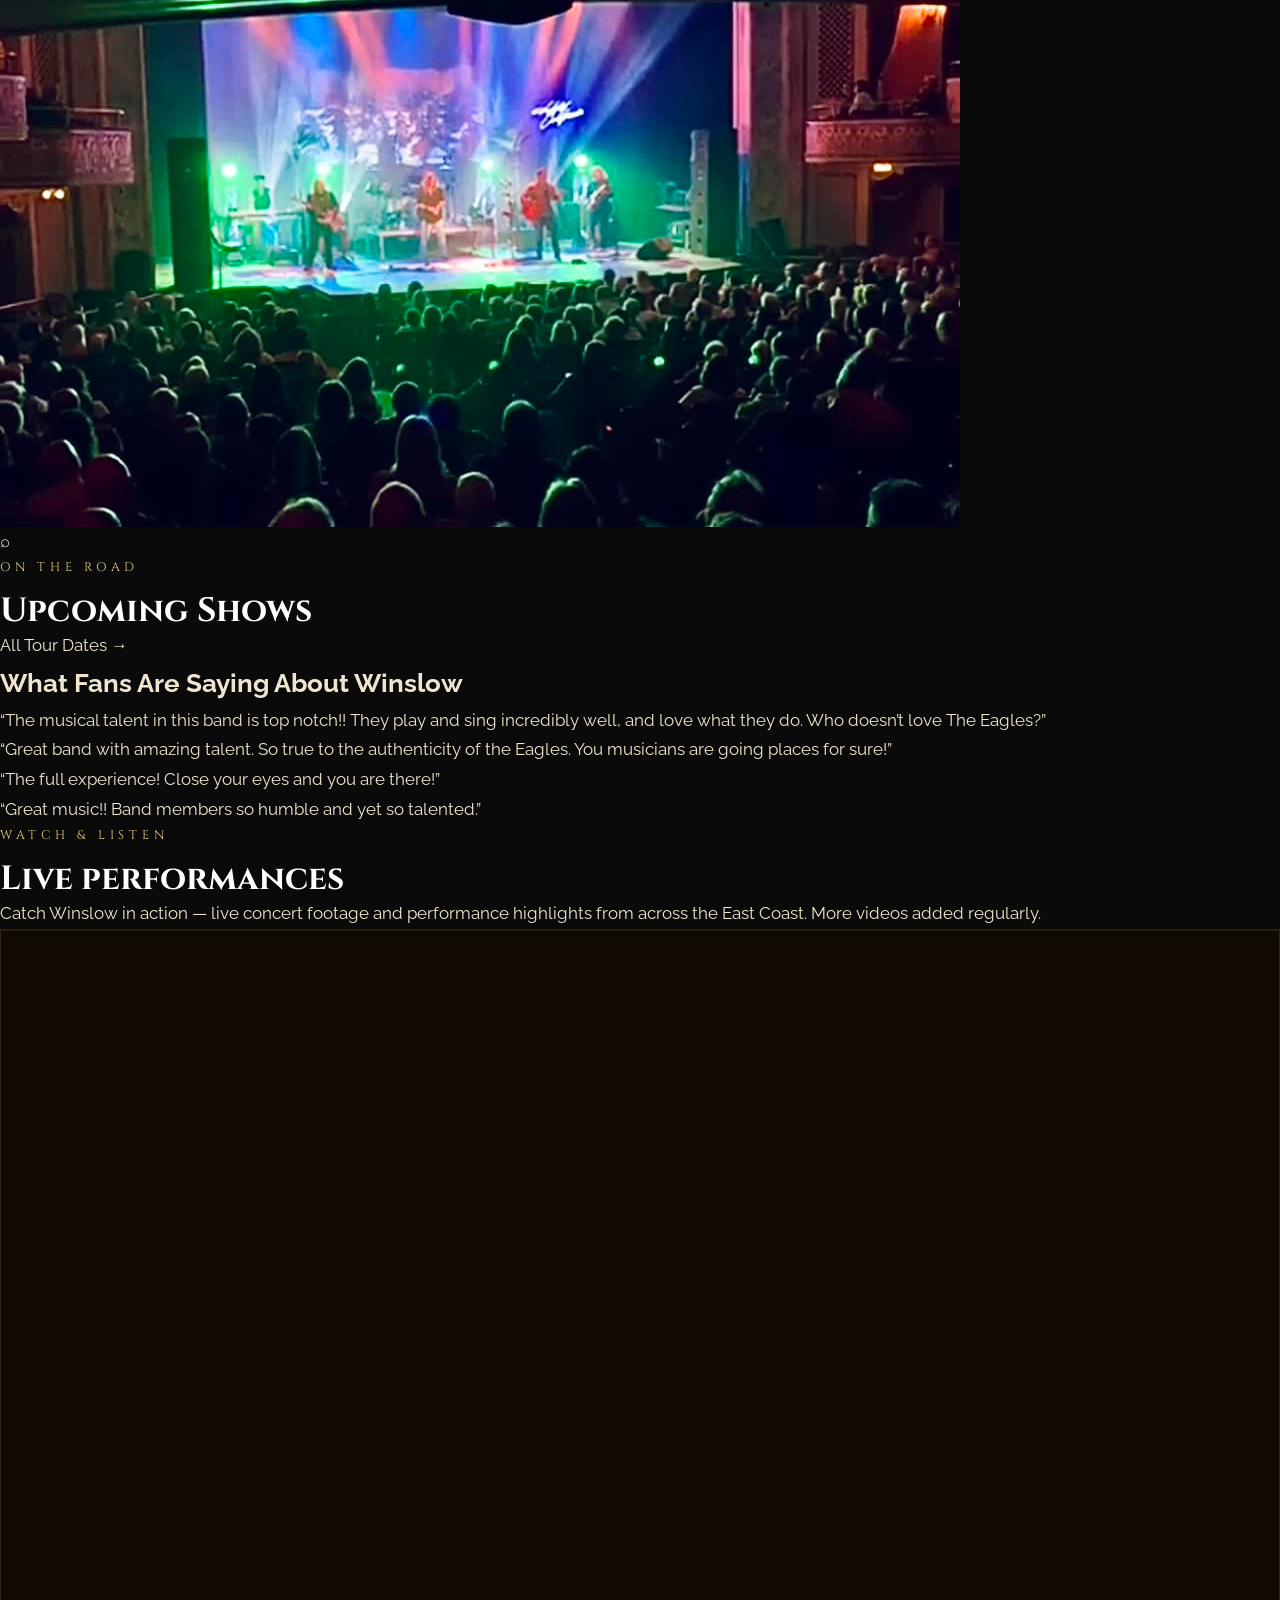
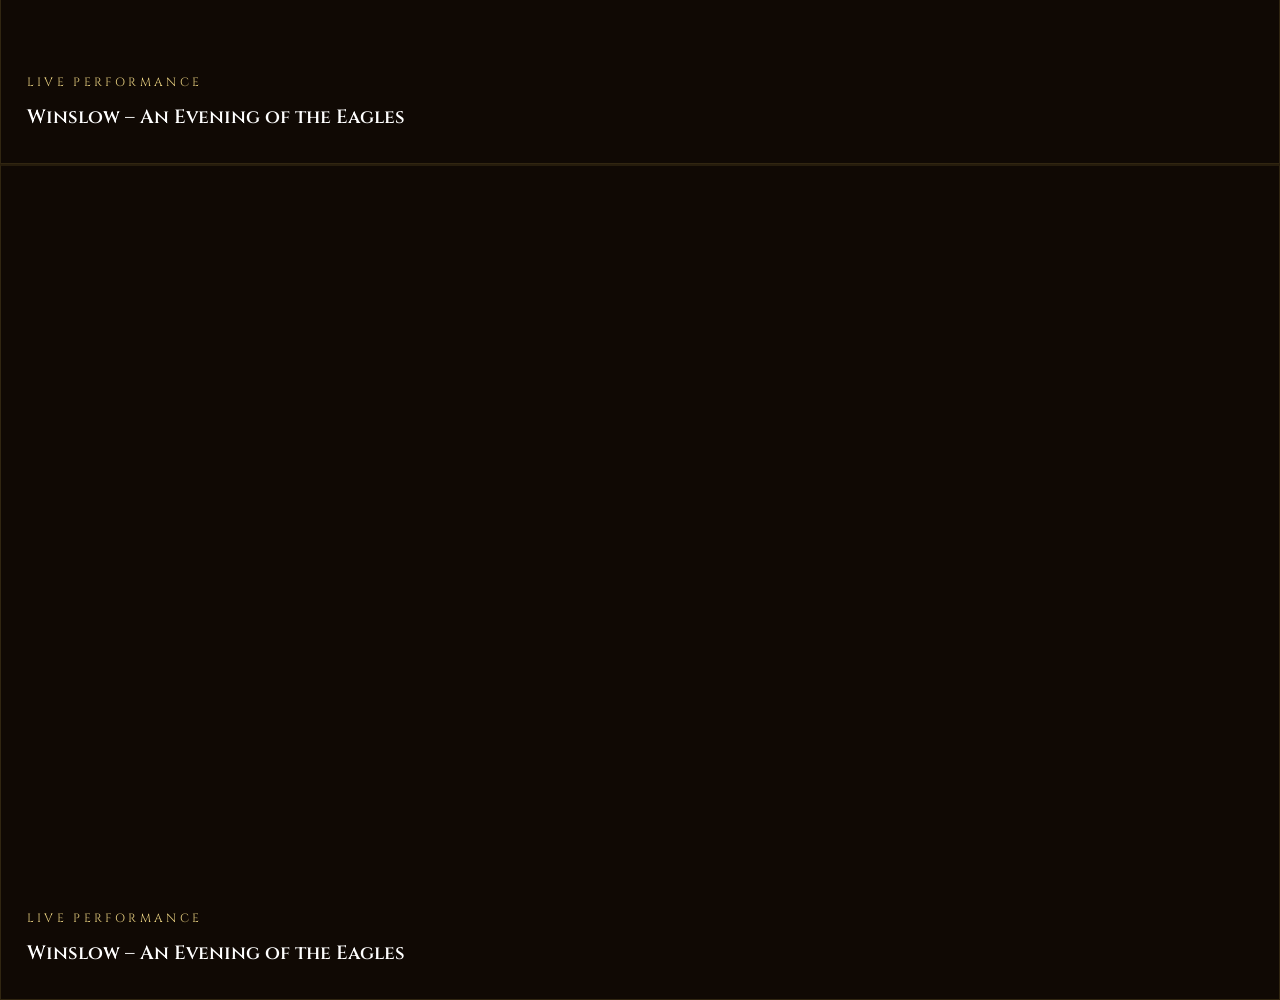
==== commit 9d5150e3: "Update index.html Removed 3 HeatAche Video" ====
--- a/index.html
+++ b/index.html
@@ -3,6 +3,15 @@
 <head>
 <meta charset="UTF-8">
 <link rel="icon" href="images/favicon.jpg" type="image/jpeg"><meta name="viewport" content="width=device-width,initial-scale=1.0">
+
+<!-- Google Analytics GA4 -->
+<script async src="https://www.googletagmanager.com/gtag/js?id=G-CM5VY9Q4PZ"></script>
+<script>
+  window.dataLayer = window.dataLayer || [];
+  function gtag(){dataLayer.push(arguments);}
+  gtag('js', new Date());
+  gtag('config', 'G-CM5VY9Q4PZ');
+</script>
 <title>Winslow – An Evening of the Eagles | East Coast's Greatest Eagles Tribute Band</title>
 <meta name="description" content="Winslow: An Evening of the Eagles — the East Coast's premier Eagles tribute band. Tour dates, videos, and booking.">
 <meta property="og:title" content="Winslow – An Evening of the Eagles | East Coast's Greatest Eagles Tribute Band">
@@ -93,10 +102,10 @@
         <div class="video-embed"><iframe src="https://player.vimeo.com/video/1111446333?title=0&byline=0&portrait=0&color=c9a84c" allow="autoplay; fullscreen; picture-in-picture" allowfullscreen title="Winslow Eagles Tribute Live Performance 2"></iframe></div>
         <div class="video-info"><span class="video-label">Live Performance</span><h3 class="video-title">Winslow – An Evening of the Eagles</h3></div>
       </article>
-      <article class="video-card">
-        <div class="video-embed"><iframe src="https://player.vimeo.com/video/1044688474?title=0&byline=0&portrait=0&color=c9a84c" allow="autoplay; fullscreen; picture-in-picture" allowfullscreen title="Heartache Tonight — Winslow live"></iframe></div>
-        <div class="video-info"><span class="video-label">Live Performance</span><h3 class="video-title">Heartache Tonight</h3></div>
-      </article>
+     <!-- <article class="video-card">
+     <!--   <div class="video-embed"><iframe src="https://player.vimeo.com/video/1044688474?title=0&byline=0&portrait=0&color=c9a84c" allow="autoplay; fullscreen; picture-in-picture" allowfullscreen title="Heartache Tonight — Winslow live"></iframe></div>
+     <!--   <div class="video-info"><span class="video-label">Live Performance</span><h3 class="video-title">Heartache Tonight</h3></div>
+     <!-- </article> 
     </div>
     <div class="shows-footer"><a href="media.html" class="all-dates-link">More on Media &rarr;</a></div>
   </div>
@@ -172,4 +181,4 @@
   .no-shows{font-family:'Cinzel',serif;font-size:1rem;color:var(--text-muted);padding:3rem 2rem;text-align:center;grid-column:1/-1}
 </style>
 </body>
-</html>+</html>
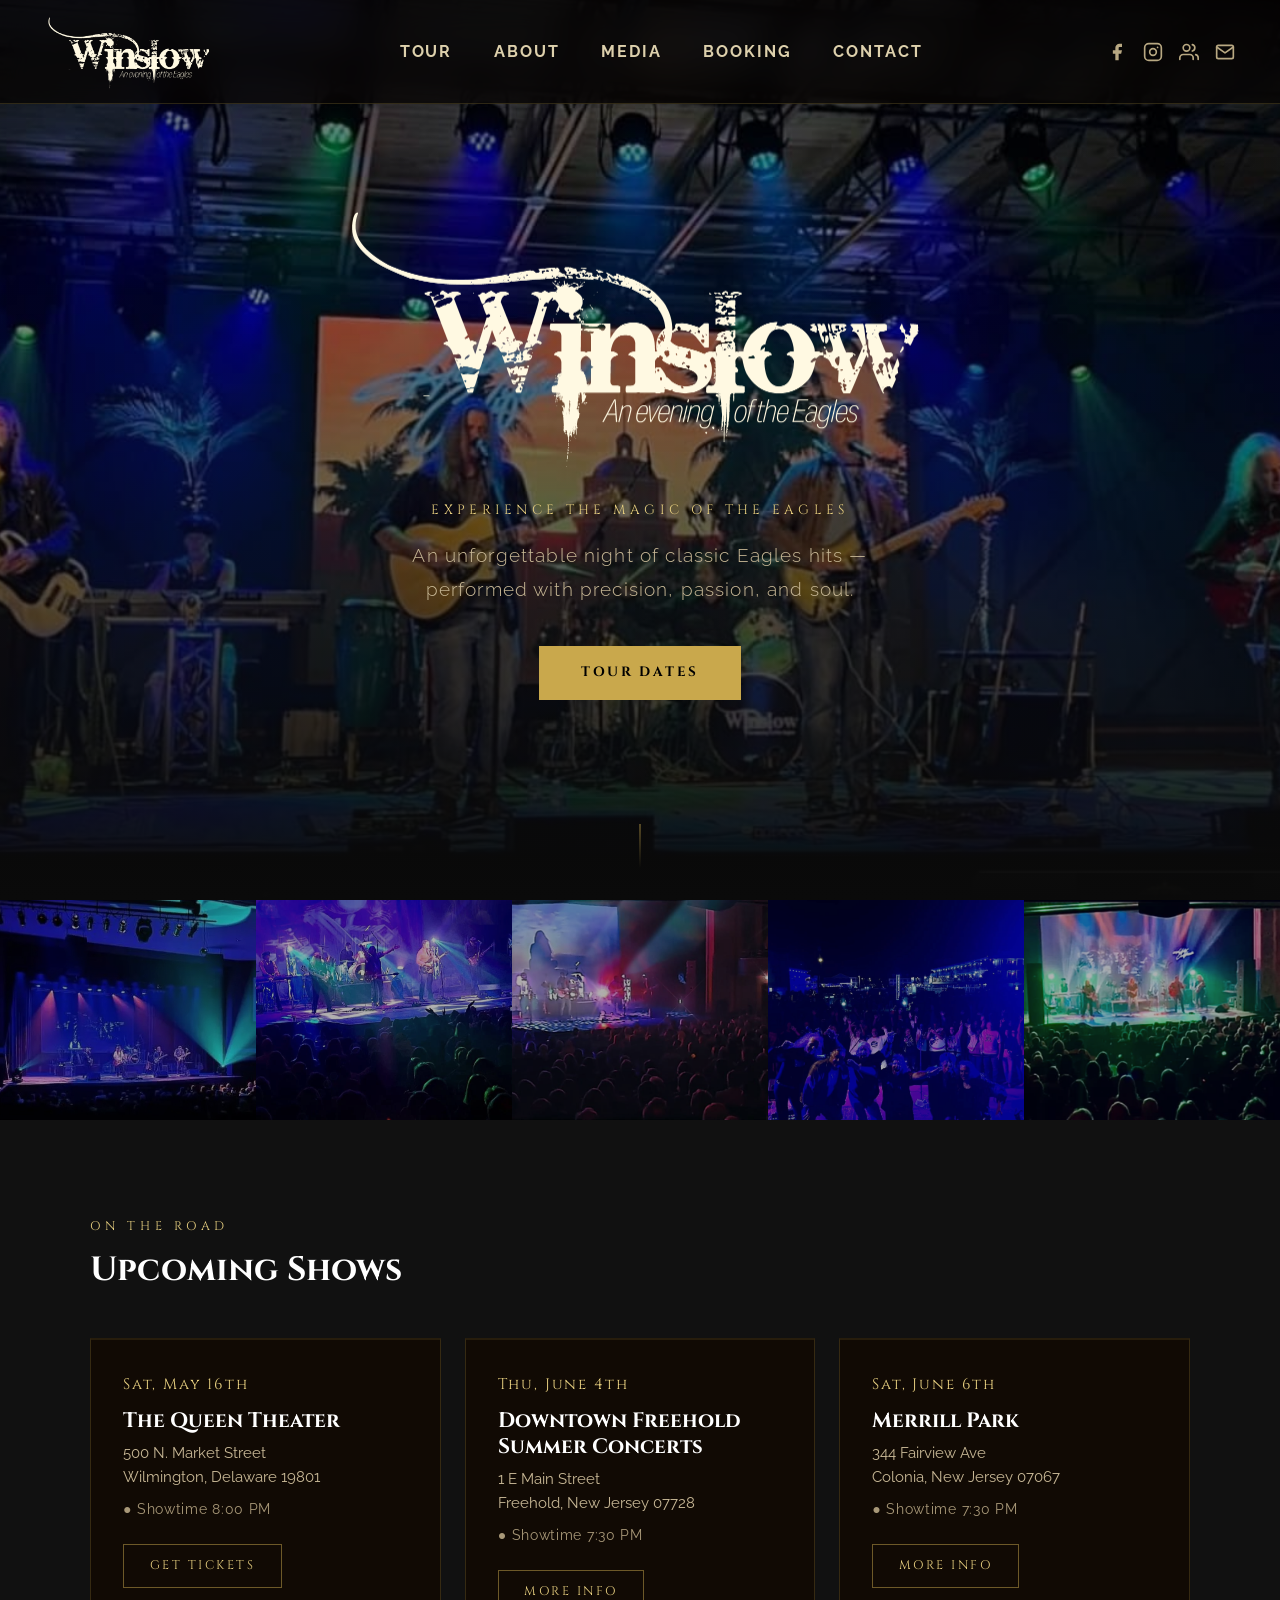
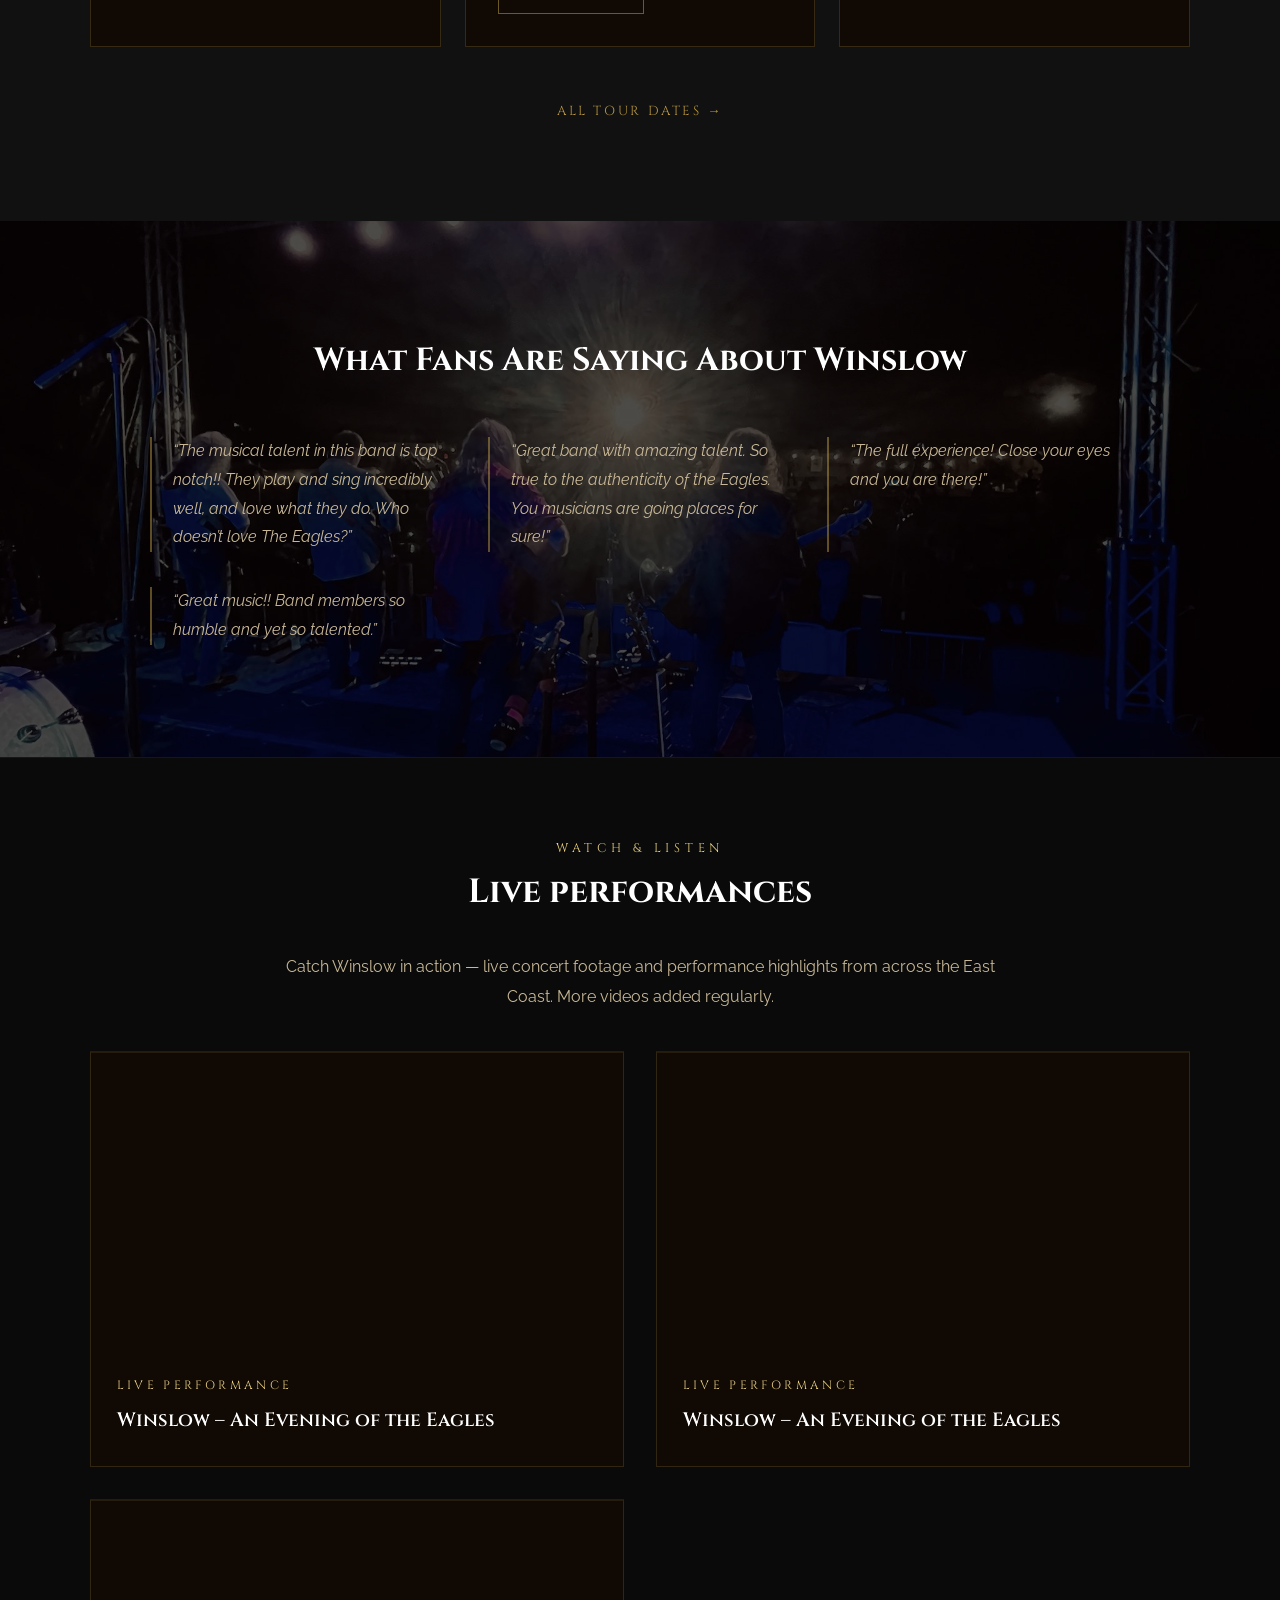
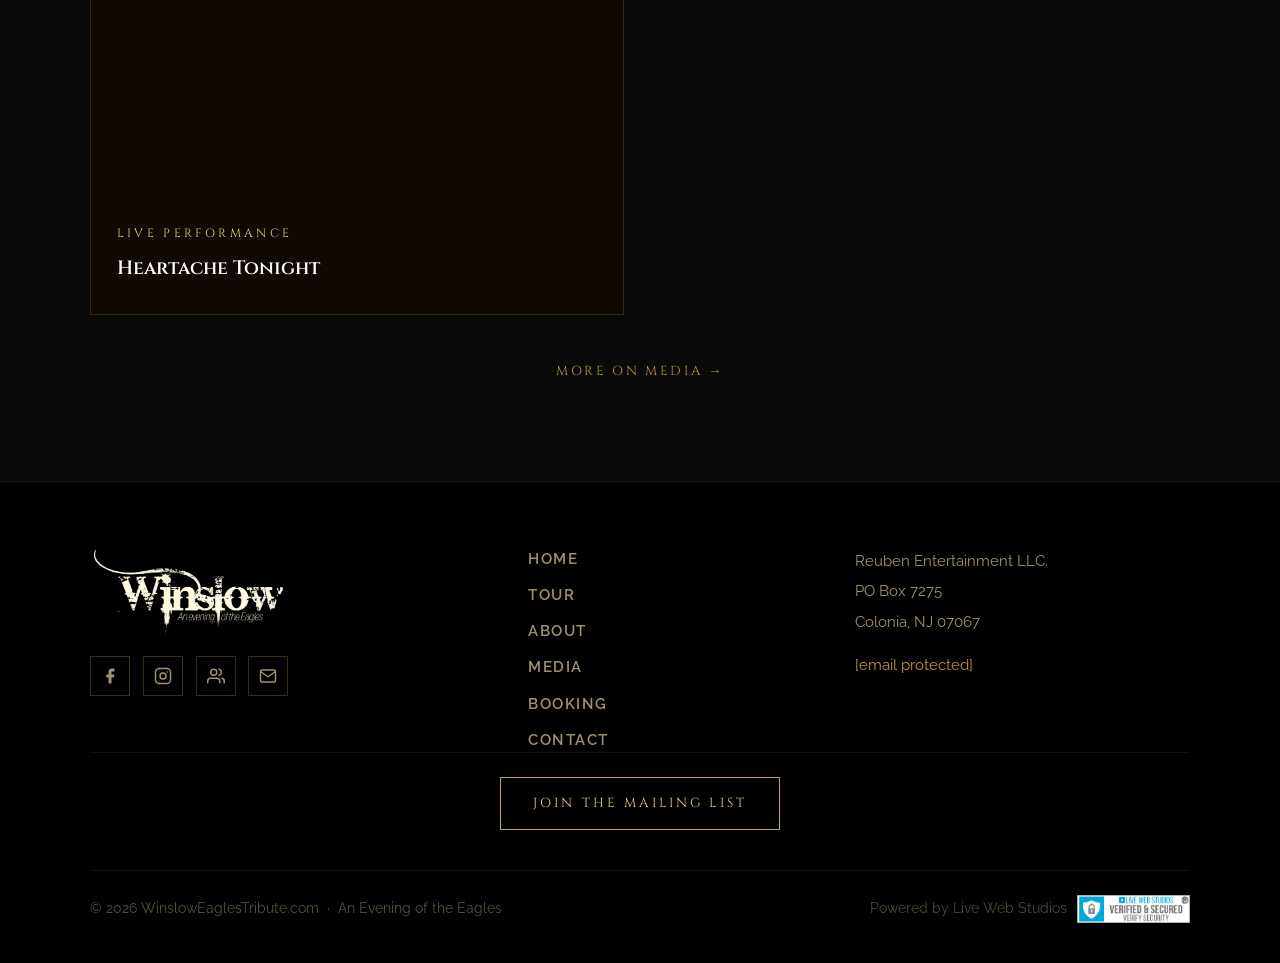
==== commit ecd527fe: "Update index.html" ====
--- a/index.html
+++ b/index.html
@@ -102,10 +102,10 @@
         <div class="video-embed"><iframe src="https://player.vimeo.com/video/1111446333?title=0&byline=0&portrait=0&color=c9a84c" allow="autoplay; fullscreen; picture-in-picture" allowfullscreen title="Winslow Eagles Tribute Live Performance 2"></iframe></div>
         <div class="video-info"><span class="video-label">Live Performance</span><h3 class="video-title">Winslow – An Evening of the Eagles</h3></div>
       </article>
-     <!-- <article class="video-card">
-     <!--   <div class="video-embed"><iframe src="https://player.vimeo.com/video/1044688474?title=0&byline=0&portrait=0&color=c9a84c" allow="autoplay; fullscreen; picture-in-picture" allowfullscreen title="Heartache Tonight — Winslow live"></iframe></div>
-     <!--   <div class="video-info"><span class="video-label">Live Performance</span><h3 class="video-title">Heartache Tonight</h3></div>
-     <!-- </article> 
+     <article class="video-card">
+     <div class="video-embed"><iframe src="https://player.vimeo.com/video/1044688474?title=0&byline=0&portrait=0&color=c9a84c" allow="autoplay; fullscreen; picture-in-picture" allowfullscreen title="Heartache Tonight — Winslow live"></iframe></div>
+     <div class="video-info"><span class="video-label">Live Performance</span><h3 class="video-title">Heartache Tonight</h3></div>
+     </article> 
     </div>
     <div class="shows-footer"><a href="media.html" class="all-dates-link">More on Media &rarr;</a></div>
   </div>
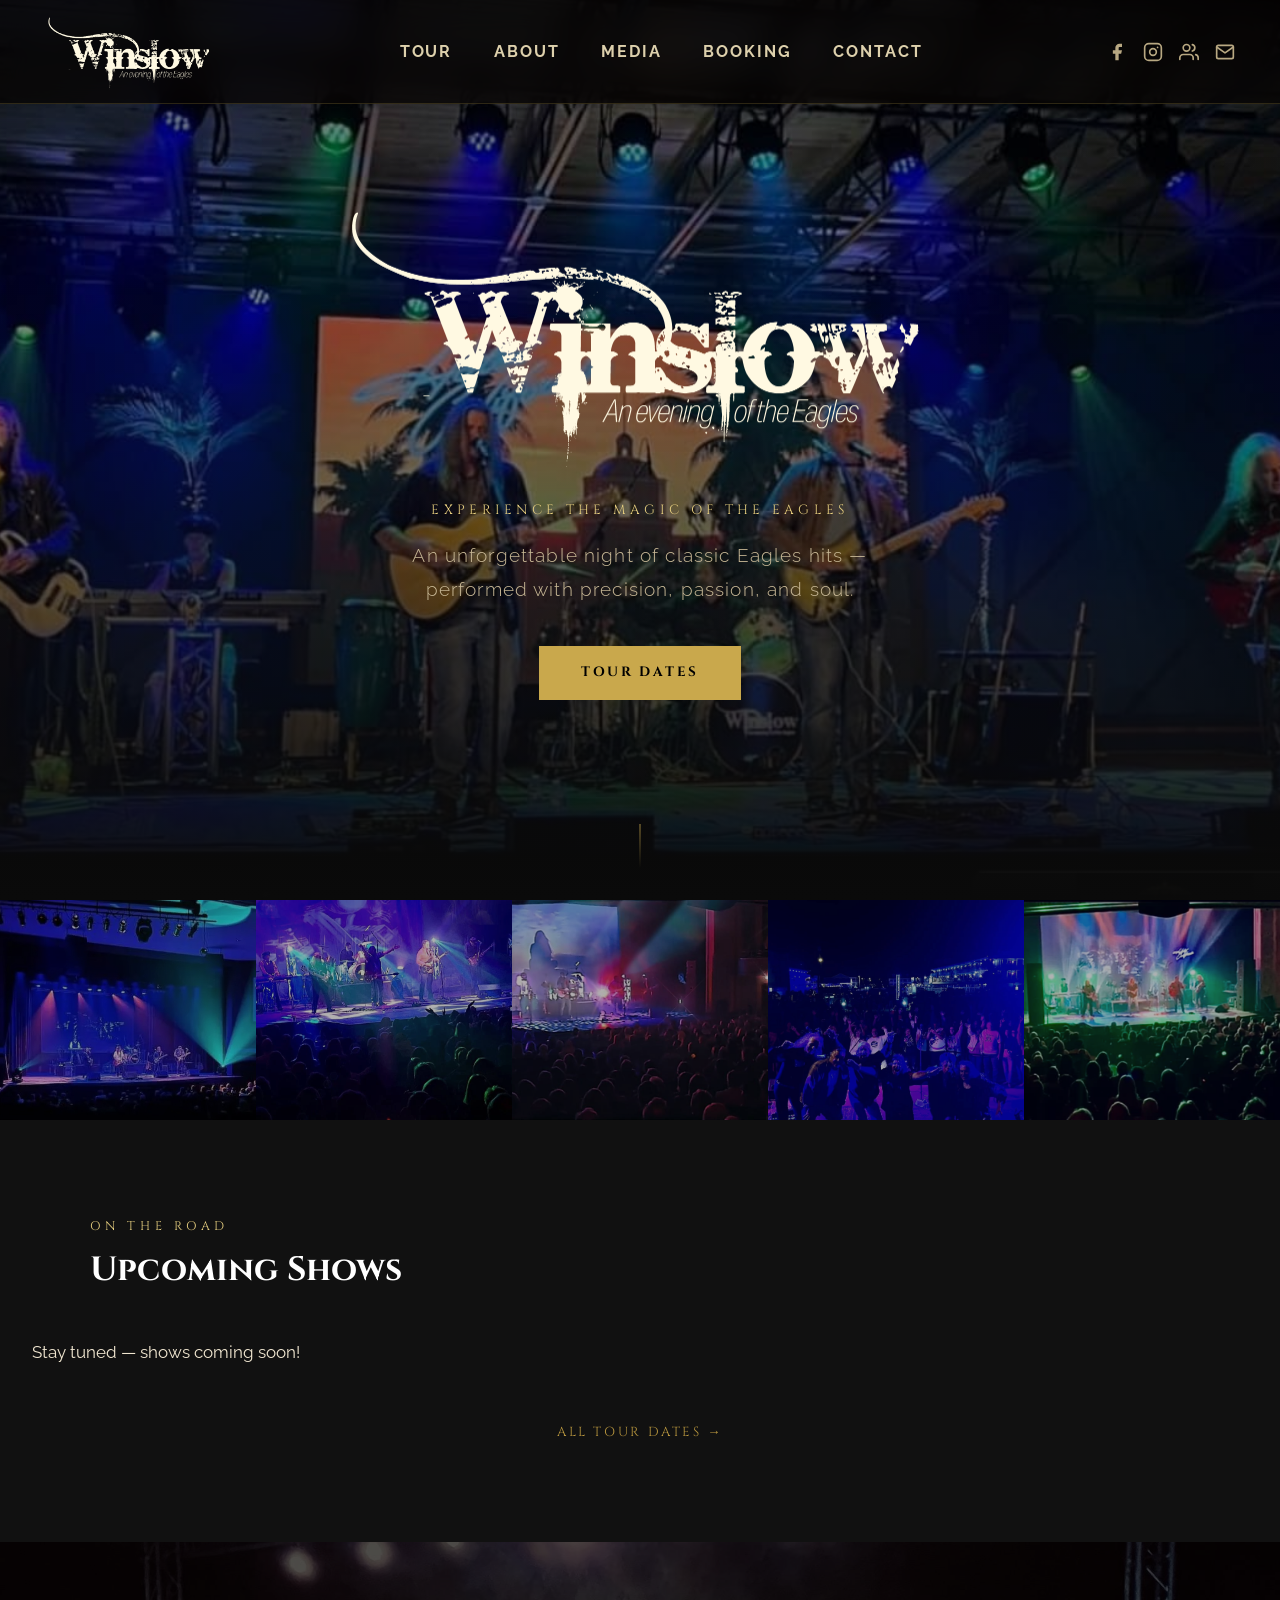
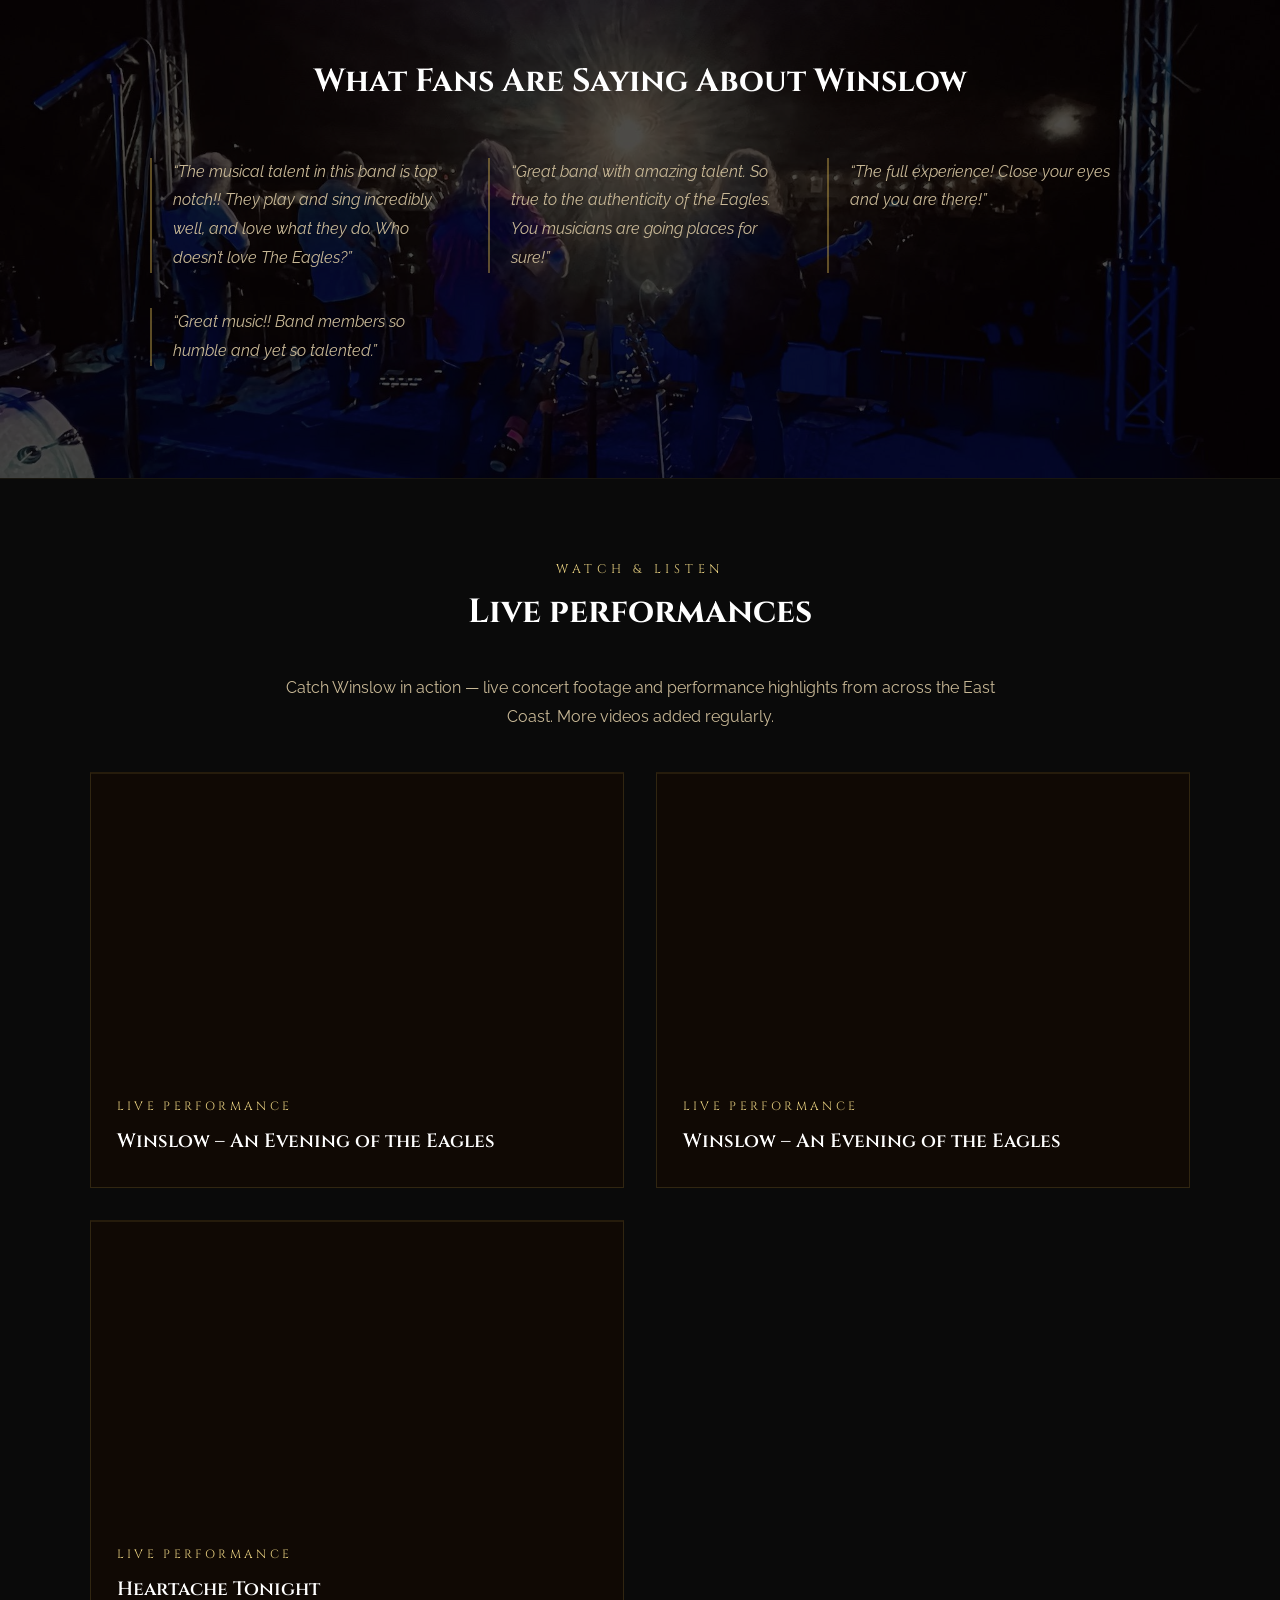
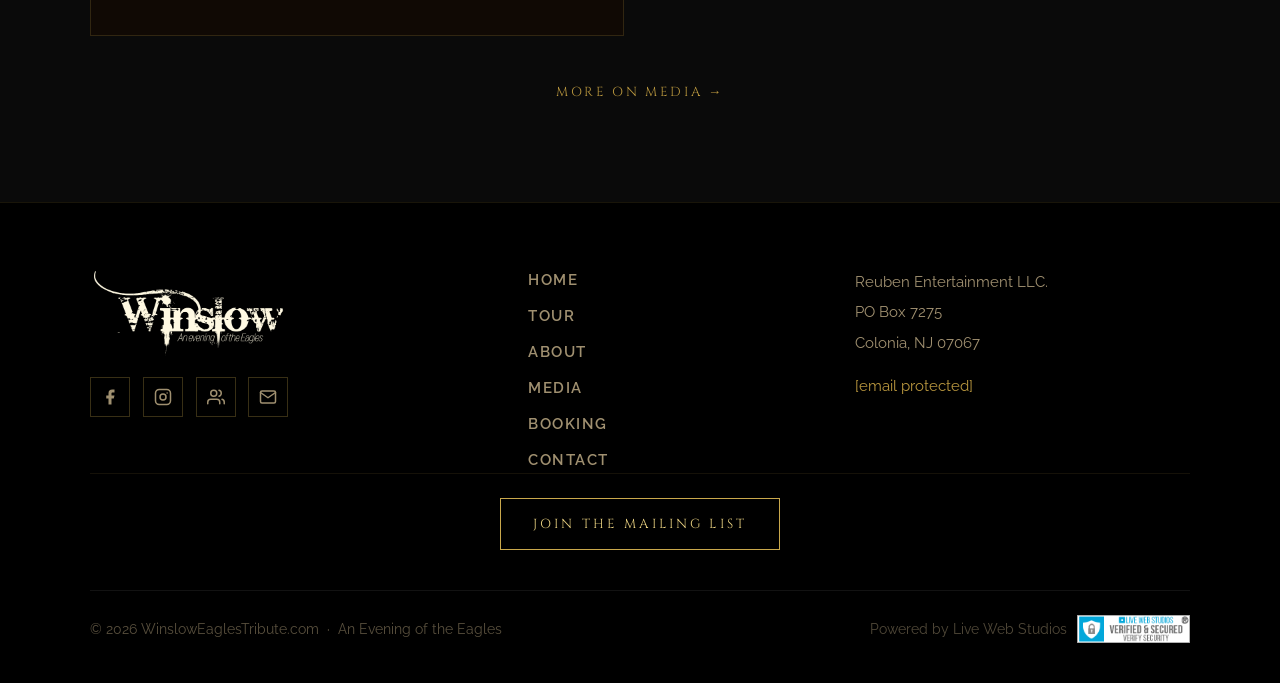
==== commit 6b28dc57: "Consolidate tour data to single Decap CMS source Homepage now reads from _content/tour.json via tour" ====
--- a/index.html
+++ b/index.html
@@ -69,7 +69,7 @@
   <div class="shows-header">
     <div><span class="section-eyebrow">On the Road</span><h2 class="section-title" id="shows-h">Upcoming Shows</h2></div>
   </div>
-  <div class="shows-grid" data-max="3"></div>
+  <div id="homepage-shows-container" data-max="3"></div>
   <div class="shows-footer"><a href="tour.html" class="all-dates-link">All Tour Dates &rarr;</a></div>
 </section>
 
@@ -139,7 +139,7 @@
     <span class="footer-poweredby"><a href="https://livewebstudios.com" target="_blank" rel="noopener">Powered by Live Web Studios</a><a href="https://livewebstudios.com" target="_blank" rel="noopener" aria-label="Verified Secured"><img src="images/verifiedsecured.png" alt="Verified Secured" loading="lazy"></a></span>
   </div>
 </footer>
-<script data-cfasync="false" src="/cdn-cgi/scripts/5c5dd728/cloudflare-static/email-decode.min.js"></script><script src="js/shows.js"></script><script src="jsmain/main.js"></script>
+<script data-cfasync="false" src="/cdn-cgi/scripts/5c5dd728/cloudflare-static/email-decode.min.js"></script><script src="js/tour-renderer.js"></script><script src="jsmain/main.js"></script>
 <style>
   .hero{position:relative;height:100vh;min-height:640px;display:flex;align-items:center;justify-content:center;overflow:hidden}
   .hero-bg{position:absolute;inset:0;background-image:url("images/hero/home-hero-new.jpg");background-size:cover;background-position:center 35%;filter:brightness(.58)}
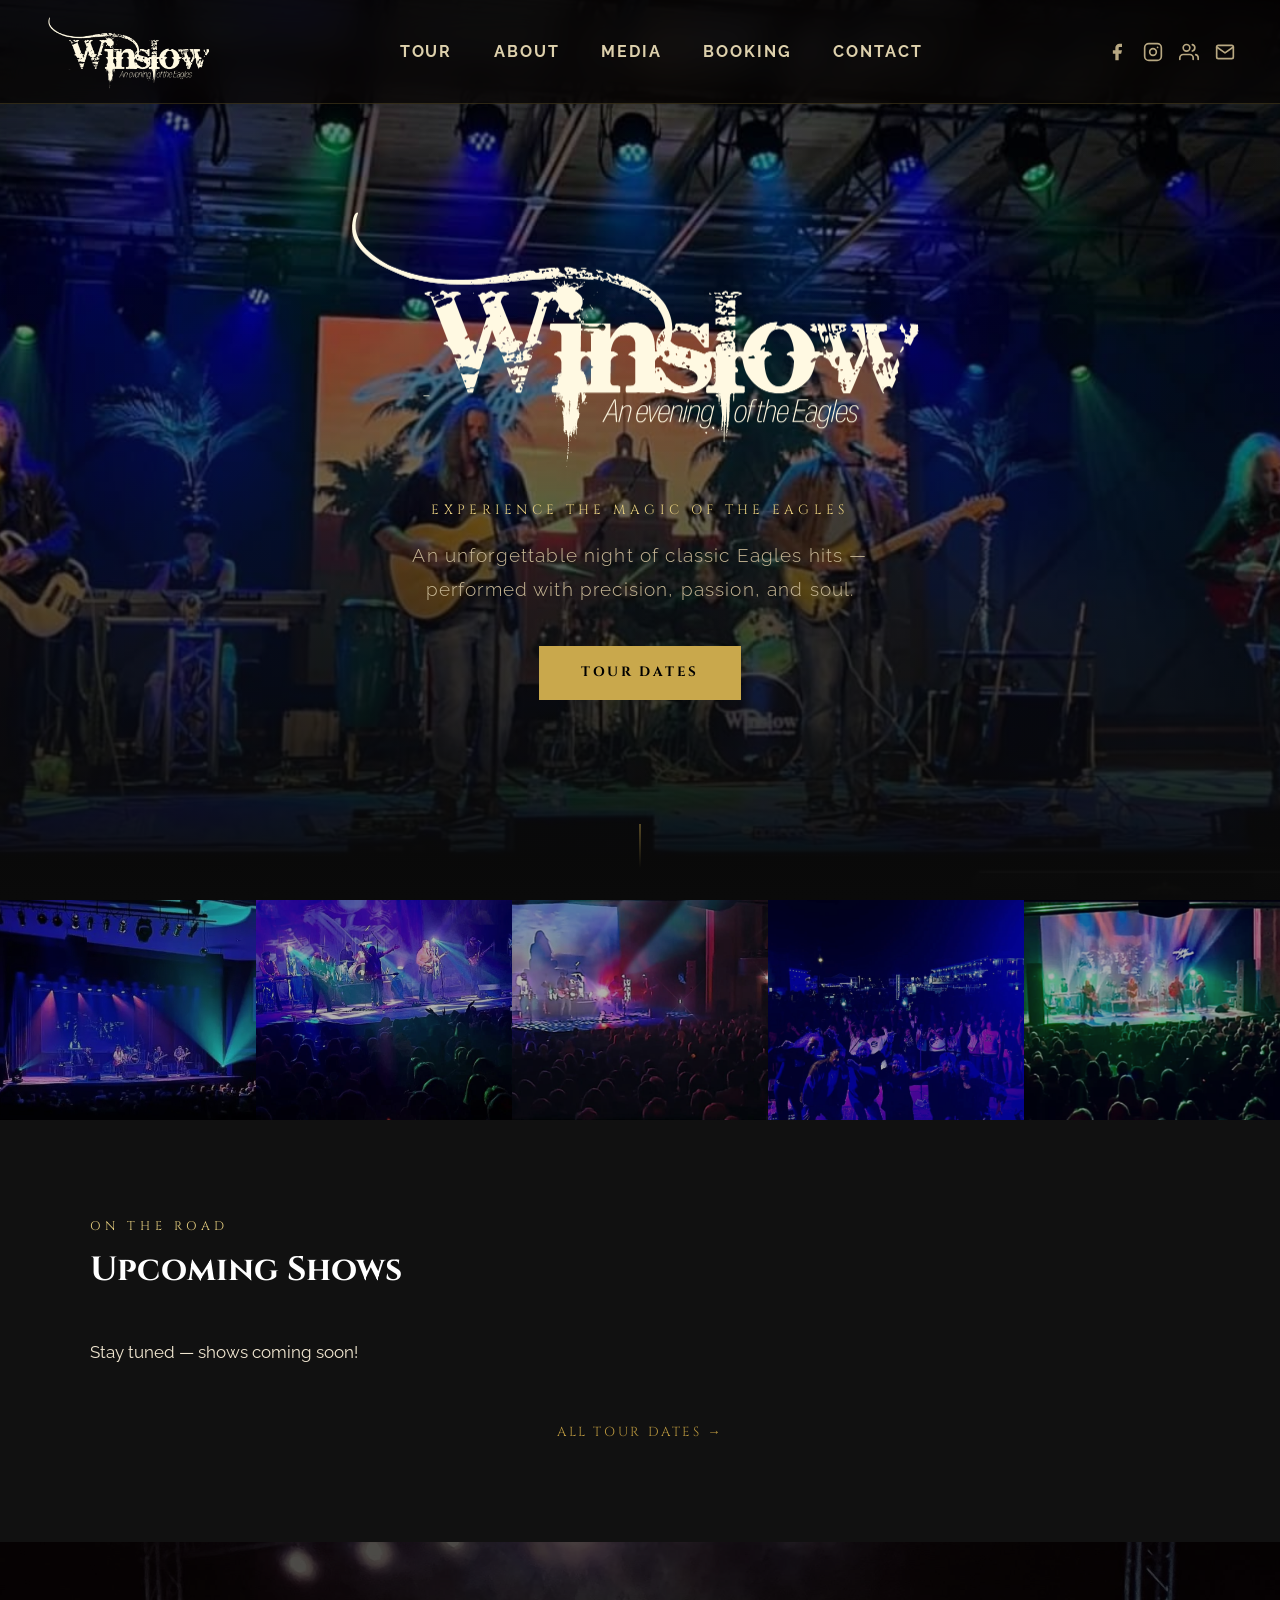
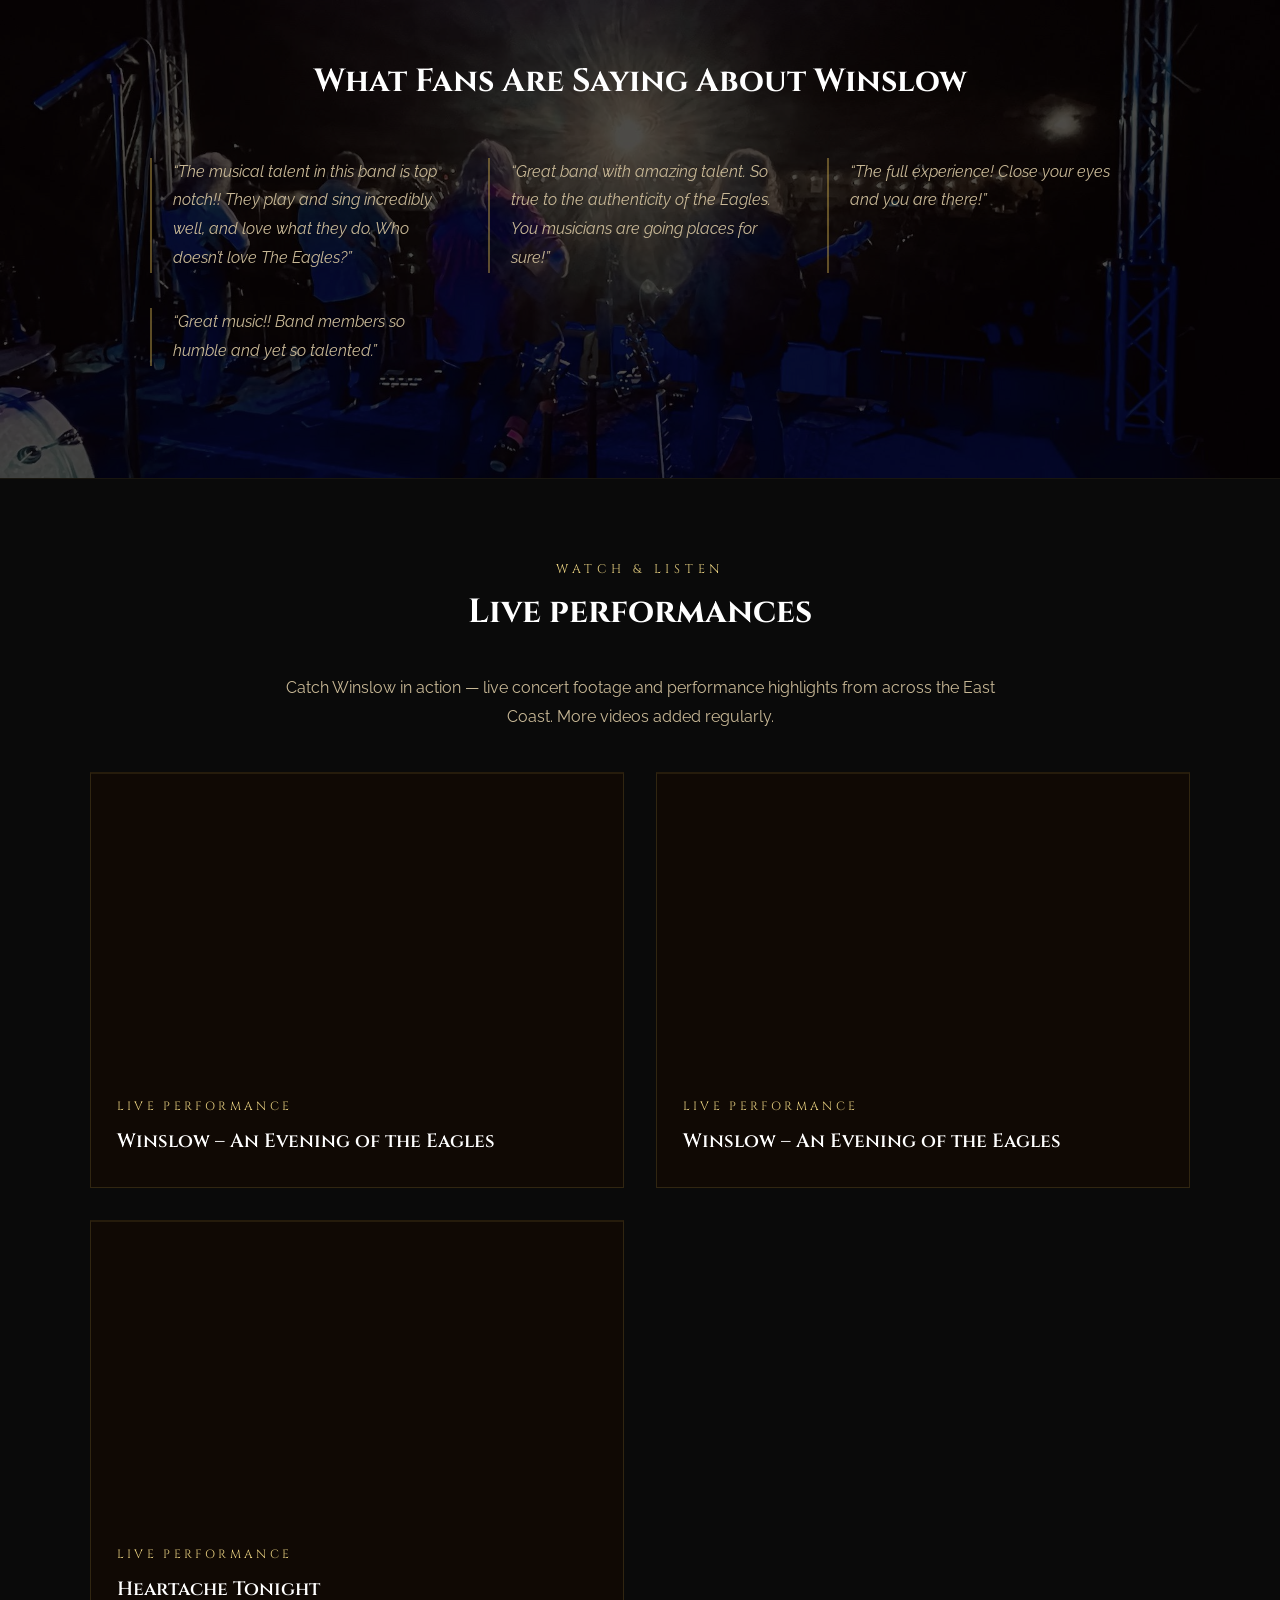
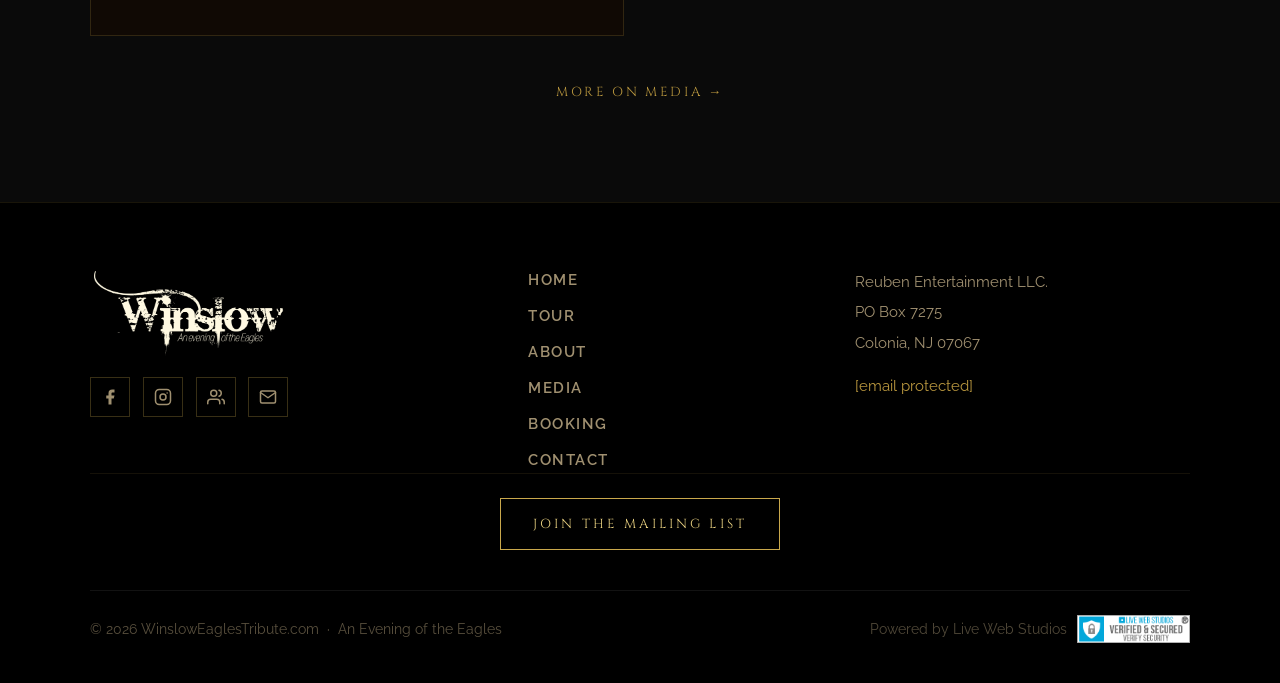
==== commit 0c40ad6d: "Restore shows-grid class on homepage container Lost the grid layout when renaming the div to homepag" ====
--- a/index.html
+++ b/index.html
@@ -69,7 +69,7 @@
   <div class="shows-header">
     <div><span class="section-eyebrow">On the Road</span><h2 class="section-title" id="shows-h">Upcoming Shows</h2></div>
   </div>
-  <div id="homepage-shows-container" data-max="3"></div>
+  <div id="homepage-shows-container" class="shows-grid" data-max="3"></div>
   <div class="shows-footer"><a href="tour.html" class="all-dates-link">All Tour Dates &rarr;</a></div>
 </section>
 
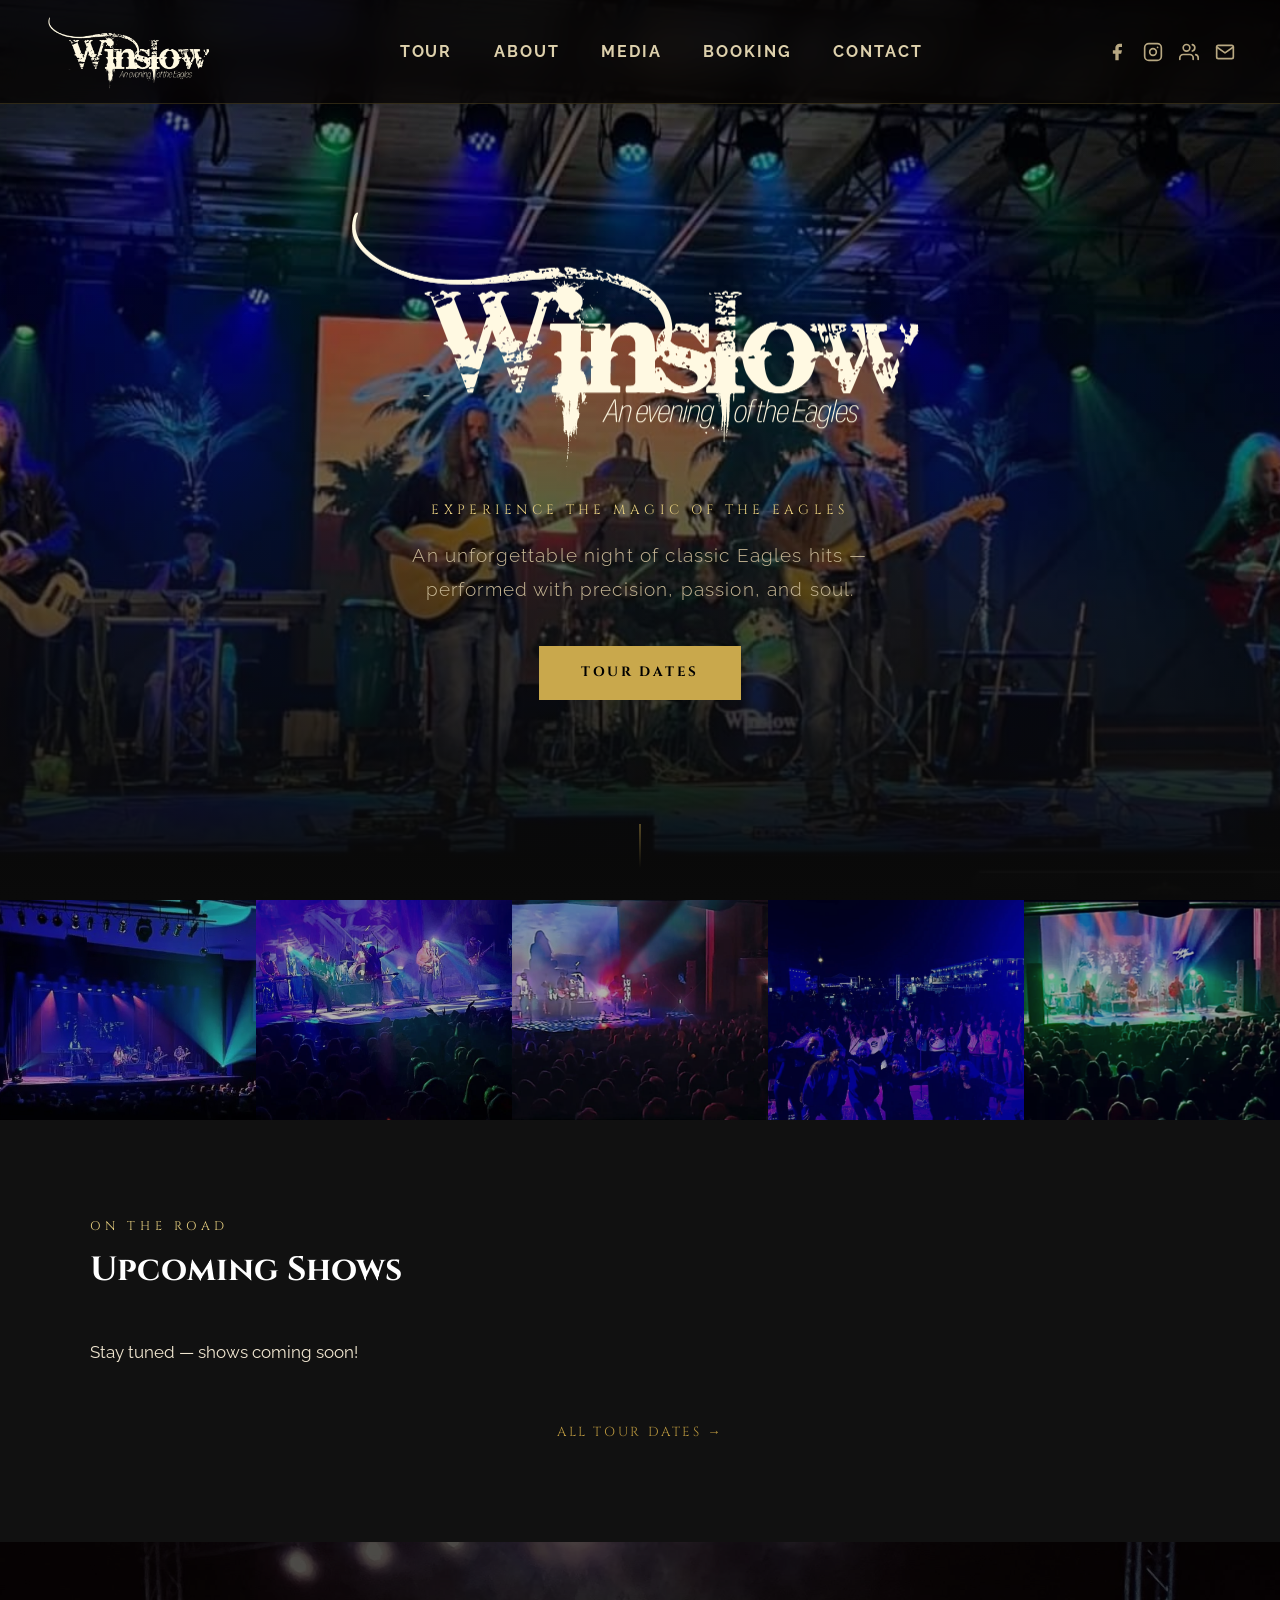
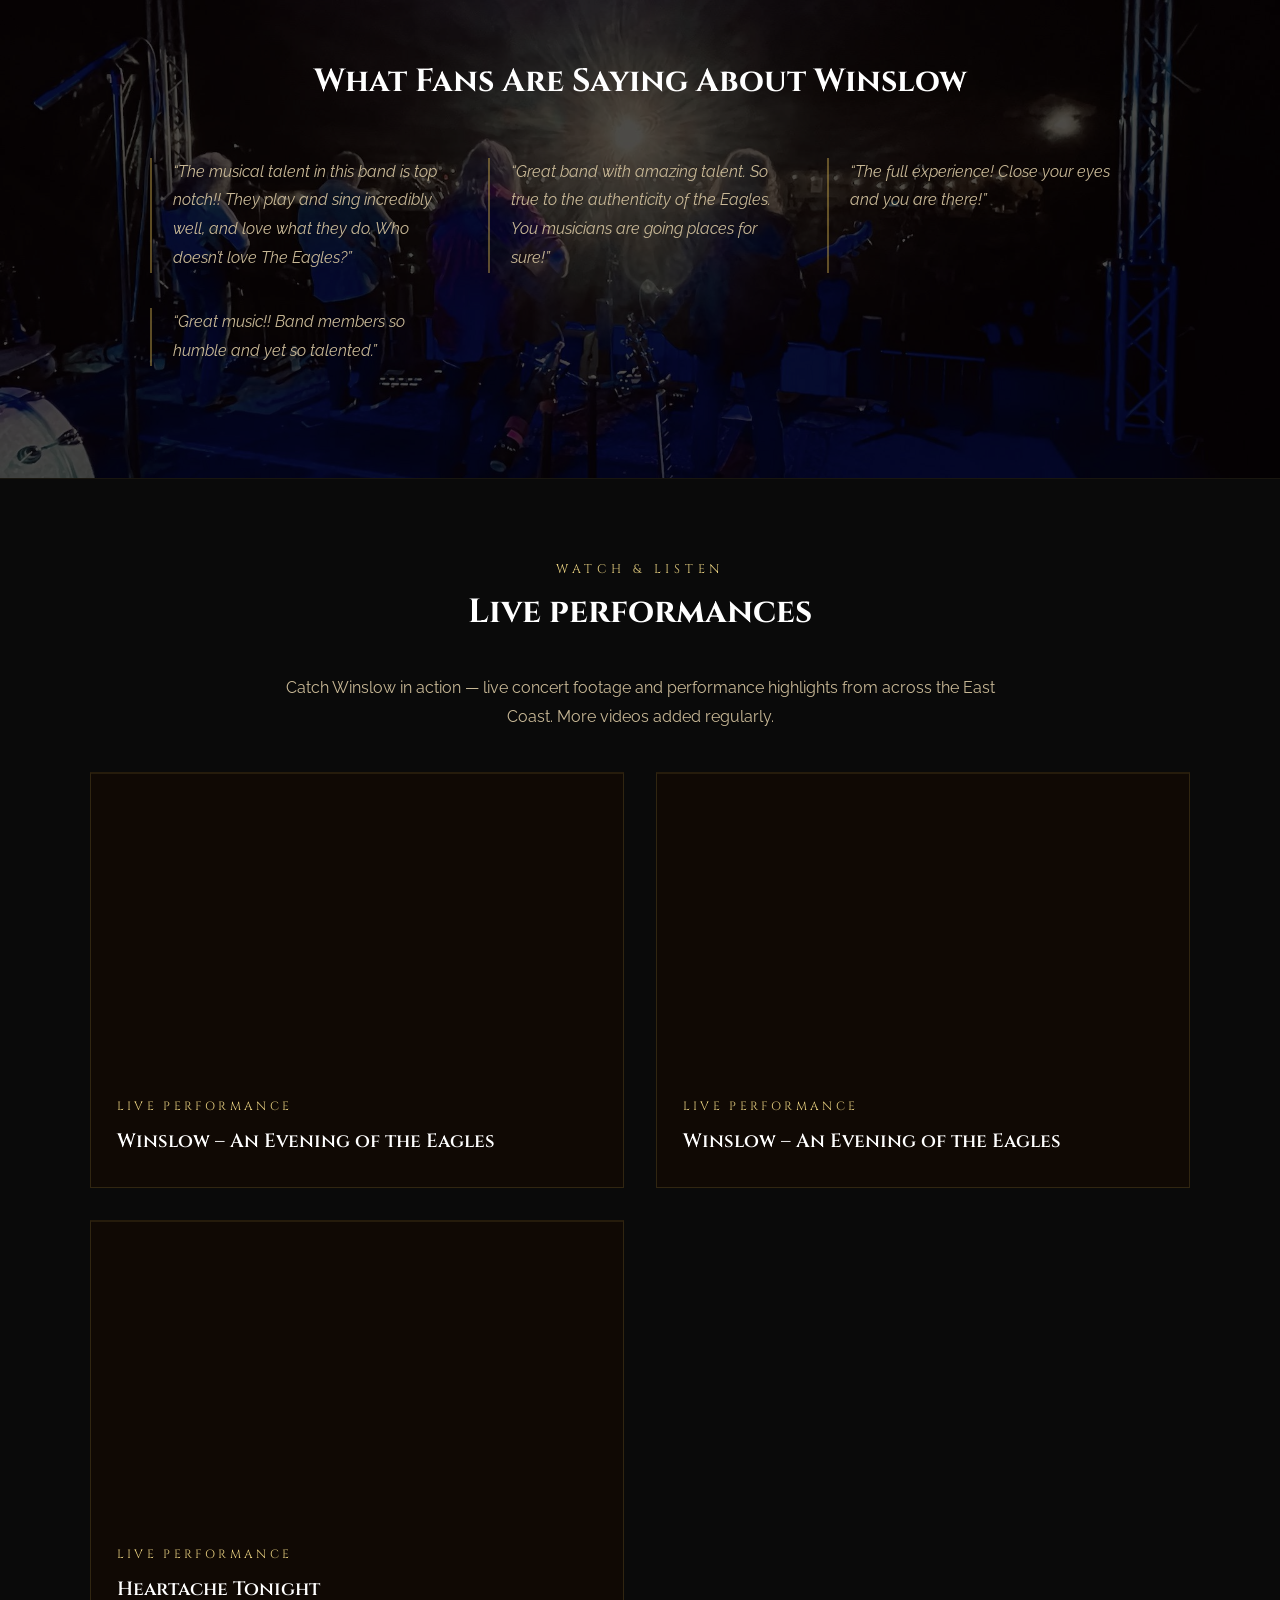
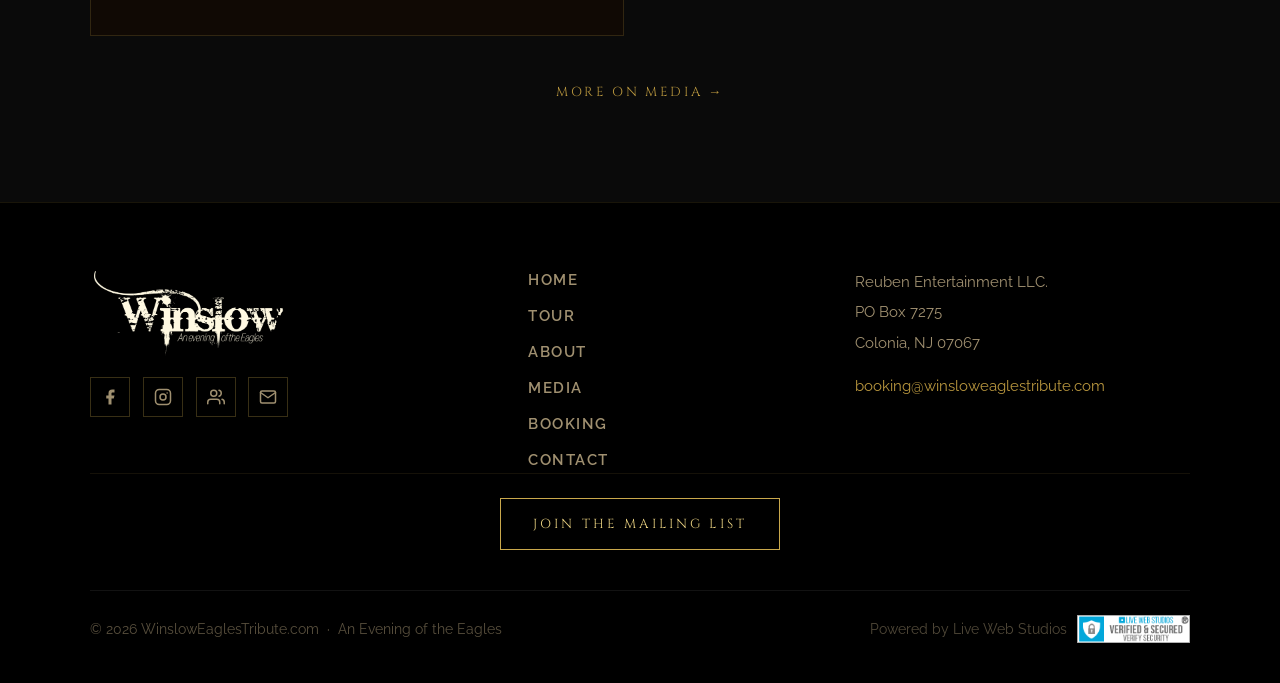
==== commit 4b63dbd1: "Mailing list: in-page Mailchimp submit, remove inline styles, fix unsubscribe link - js/mailinglist." ====
--- a/index.html
+++ b/index.html
@@ -26,6 +26,8 @@
 
 <script src="https://identity.netlify.com/v1/netlify-identity-widget.js"></script>
 
+<meta name="google-site-verification" content="aDzbLr_FDqxH0IocLy-3nPUHPS9wLxAM1ZofkcjIbbo" />
+
 </head>
 <script type="application/ld+json">{"@context":"https://schema.org","@type":"MusicGroup","name":"Winslow – An Evening of the Eagles","genre":"Rock","url":"https://winsloweaglestribute.com","sameAs":["https://www.facebook.com/WinslowEaglestribute","https://www.instagram.com/winsloweaglestribute/"]}</script>
 <body>
@@ -36,7 +38,7 @@
     <a href="https://www.facebook.com/WinslowEaglestribute" target="_blank" rel="noopener" aria-label="Facebook"><svg viewBox="0 0 24 24" fill="currentColor"><path d="M18 2h-3a5 5 0 0 0-5 5v3H7v4h3v8h4v-8h3l1-4h-4V7a1 1 0 0 1 1-1h3z"/></svg></a>
     <a href="https://www.instagram.com/winsloweaglestribute/" target="_blank" rel="noopener" aria-label="Instagram"><svg viewBox="0 0 24 24" fill="none" stroke="currentColor" stroke-width="2" stroke-linecap="round" stroke-linejoin="round"><rect x="2" y="2" width="20" height="20" rx="5" ry="5"/><circle cx="12" cy="12" r="4"/><circle cx="17.5" cy="6.5" r="1" fill="currentColor" stroke="none"/></svg></a>
     <a href="https://www.facebook.com/FansofWinslow" target="_blank" rel="noopener" aria-label="Fans of Winslow"><svg viewBox="0 0 24 24" fill="none" stroke="currentColor" stroke-width="2" stroke-linecap="round" stroke-linejoin="round"><path d="M17 21v-2a4 4 0 0 0-4-4H5a4 4 0 0 0-4 4v2"/><circle cx="9" cy="7" r="4"/><path d="M23 21v-2a4 4 0 0 0-3-3.87"/><path d="M16 3.13a4 4 0 0 1 0 7.75"/></svg></a>
-    <a href="/contact.html" aria-label="Email"><svg viewBox="0 0 24 24" fill="none" stroke="currentColor" stroke-width="2" stroke-linecap="round" stroke-linejoin="round"><path d="M4 4h16c1.1 0 2 .9 2 2v12c0 1.1-.9 2-2 2H4c-1.1 0-2-.9-2-2V6c0-1.1.9-2 2-2z"/><polyline points="22,6 12,13 2,6"/></svg></a>
+    <a href="contact.html" aria-label="Email"><svg viewBox="0 0 24 24" fill="none" stroke="currentColor" stroke-width="2" stroke-linecap="round" stroke-linejoin="round"><path d="M4 4h16c1.1 0 2 .9 2 2v12c0 1.1-.9 2-2 2H4c-1.1 0-2-.9-2-2V6c0-1.1.9-2 2-2z"/><polyline points="22,6 12,13 2,6"/></svg></a>
   </div>
   <button class="nav-toggle" id="navToggle" aria-label="Toggle menu" aria-expanded="false"><span></span><span></span><span></span></button>
 </nav>
@@ -119,7 +121,7 @@
         <a href="https://www.facebook.com/WinslowEaglestribute" target="_blank" rel="noopener" aria-label="Facebook"><svg viewBox="0 0 24 24" fill="currentColor"><path d="M18 2h-3a5 5 0 0 0-5 5v3H7v4h3v8h4v-8h3l1-4h-4V7a1 1 0 0 1 1-1h3z"/></svg></a>
         <a href="https://www.instagram.com/winsloweaglestribute/" target="_blank" rel="noopener" aria-label="Instagram"><svg viewBox="0 0 24 24" fill="none" stroke="currentColor" stroke-width="2" stroke-linecap="round" stroke-linejoin="round"><rect x="2" y="2" width="20" height="20" rx="5" ry="5"/><circle cx="12" cy="12" r="4"/><circle cx="17.5" cy="6.5" r="1" fill="currentColor" stroke="none"/></svg></a>
         <a href="https://www.facebook.com/FansofWinslow" target="_blank" rel="noopener" aria-label="Fans of Winslow"><svg viewBox="0 0 24 24" fill="none" stroke="currentColor" stroke-width="2" stroke-linecap="round" stroke-linejoin="round"><path d="M17 21v-2a4 4 0 0 0-4-4H5a4 4 0 0 0-4 4v2"/><circle cx="9" cy="7" r="4"/><path d="M23 21v-2a4 4 0 0 0-3-3.87"/><path d="M16 3.13a4 4 0 0 1 0 7.75"/></svg></a>
-        <a href="/cdn-cgi/l/email-protection#fa9895959193949dba8d93948996958d9f9b9d969f898e8893988f8e9fd4999597" aria-label="Email"><svg viewBox="0 0 24 24" fill="none" stroke="currentColor" stroke-width="2" stroke-linecap="round" stroke-linejoin="round"><path d="M4 4h16c1.1 0 2 .9 2 2v12c0 1.1-.9 2-2 2H4c-1.1 0-2-.9-2-2V6c0-1.1.9-2 2-2z"/><polyline points="22,6 12,13 2,6"/></svg></a>
+        <a href="mailto:booking@winsloweaglestribute.com" aria-label="Email"><svg viewBox="0 0 24 24" fill="none" stroke="currentColor" stroke-width="2" stroke-linecap="round" stroke-linejoin="round"><path d="M4 4h16c1.1 0 2 .9 2 2v12c0 1.1-.9 2-2 2H4c-1.1 0-2-.9-2-2V6c0-1.1.9-2 2-2z"/><polyline points="22,6 12,13 2,6"/></svg></a>
       </div>
     </div>
     <nav class="footer-nav" aria-label="Footer navigation">
@@ -128,18 +130,18 @@
     </nav>
     <div class="footer-contact">
       <p>Reuben Entertainment LLC.<br>PO Box 7275<br>Colonia, NJ 07067</p>
-      <p style="margin-top:.8rem"><a href="/cdn-cgi/l/email-protection#7d1f12121614131a3d0a14130e11120a181c1a11180e090f141f080918531e1210"><span class="__cf_email__" data-cfemail="cdafa2a2a6a4a3aa8dbaa4a3bea1a2baa8acaaa1a8beb9bfa4afb8b9a8e3aea2a0">[email&#160;protected]</span></a></p>
+      <p class="footer-email"><a href="mailto:booking@winsloweaglestribute.com">booking@winsloweaglestribute.com</a></p>
     </div>
   </div>
   <div class="footer-mailing">
-    <a href="/mailinglist/" class="footer-mailing-link">Join the Mailing List</a>
+    <a href="mailinglist.html" class="footer-mailing-link">Join the Mailing List</a>
   </div>
   <div class="footer-bottom">
     <span>&copy; 2026 WinslowEaglesTribute.com &nbsp;&middot;&nbsp; An Evening of the Eagles</span>
     <span class="footer-poweredby"><a href="https://livewebstudios.com" target="_blank" rel="noopener">Powered by Live Web Studios</a><a href="https://livewebstudios.com" target="_blank" rel="noopener" aria-label="Verified Secured"><img src="images/verifiedsecured.png" alt="Verified Secured" loading="lazy"></a></span>
   </div>
 </footer>
-<script data-cfasync="false" src="/cdn-cgi/scripts/5c5dd728/cloudflare-static/email-decode.min.js"></script><script src="js/tour-renderer.js"></script><script src="jsmain/main.js"></script>
+<script src="js/tour-renderer.js"></script><script src="jsmain/main.js"></script>
 <style>
   .hero{position:relative;height:100vh;min-height:640px;display:flex;align-items:center;justify-content:center;overflow:hidden}
   .hero-bg{position:absolute;inset:0;background-image:url("images/hero/home-hero-new.jpg");background-size:cover;background-position:center 35%;filter:brightness(.58)}
--- a/css/style.css
+++ b/css/style.css
@@ -278,6 +278,7 @@
 .footer-contact p { font-size: .95rem; color: #a09070; line-height: 2; }
 .footer-contact a { color: var(--gold-dim); transition: color .2s; }
 .footer-contact a:hover { color: var(--gold-light); }
+.footer-email { margin-top: .8rem; }
 .footer-social { display: flex; gap: .8rem; margin-top: 1.3rem; }
 .footer-social a { width: 40px; height: 40px; border: 1px solid rgba(201,168,76,.28); display: flex; align-items: center; justify-content: center; color: #a09070; transition: border-color .2s, color .2s, box-shadow .2s; }
 .footer-social a:hover { border-color: var(--gold); color: var(--gold-light); box-shadow: 0 0 12px rgba(201,168,76,.25); }
